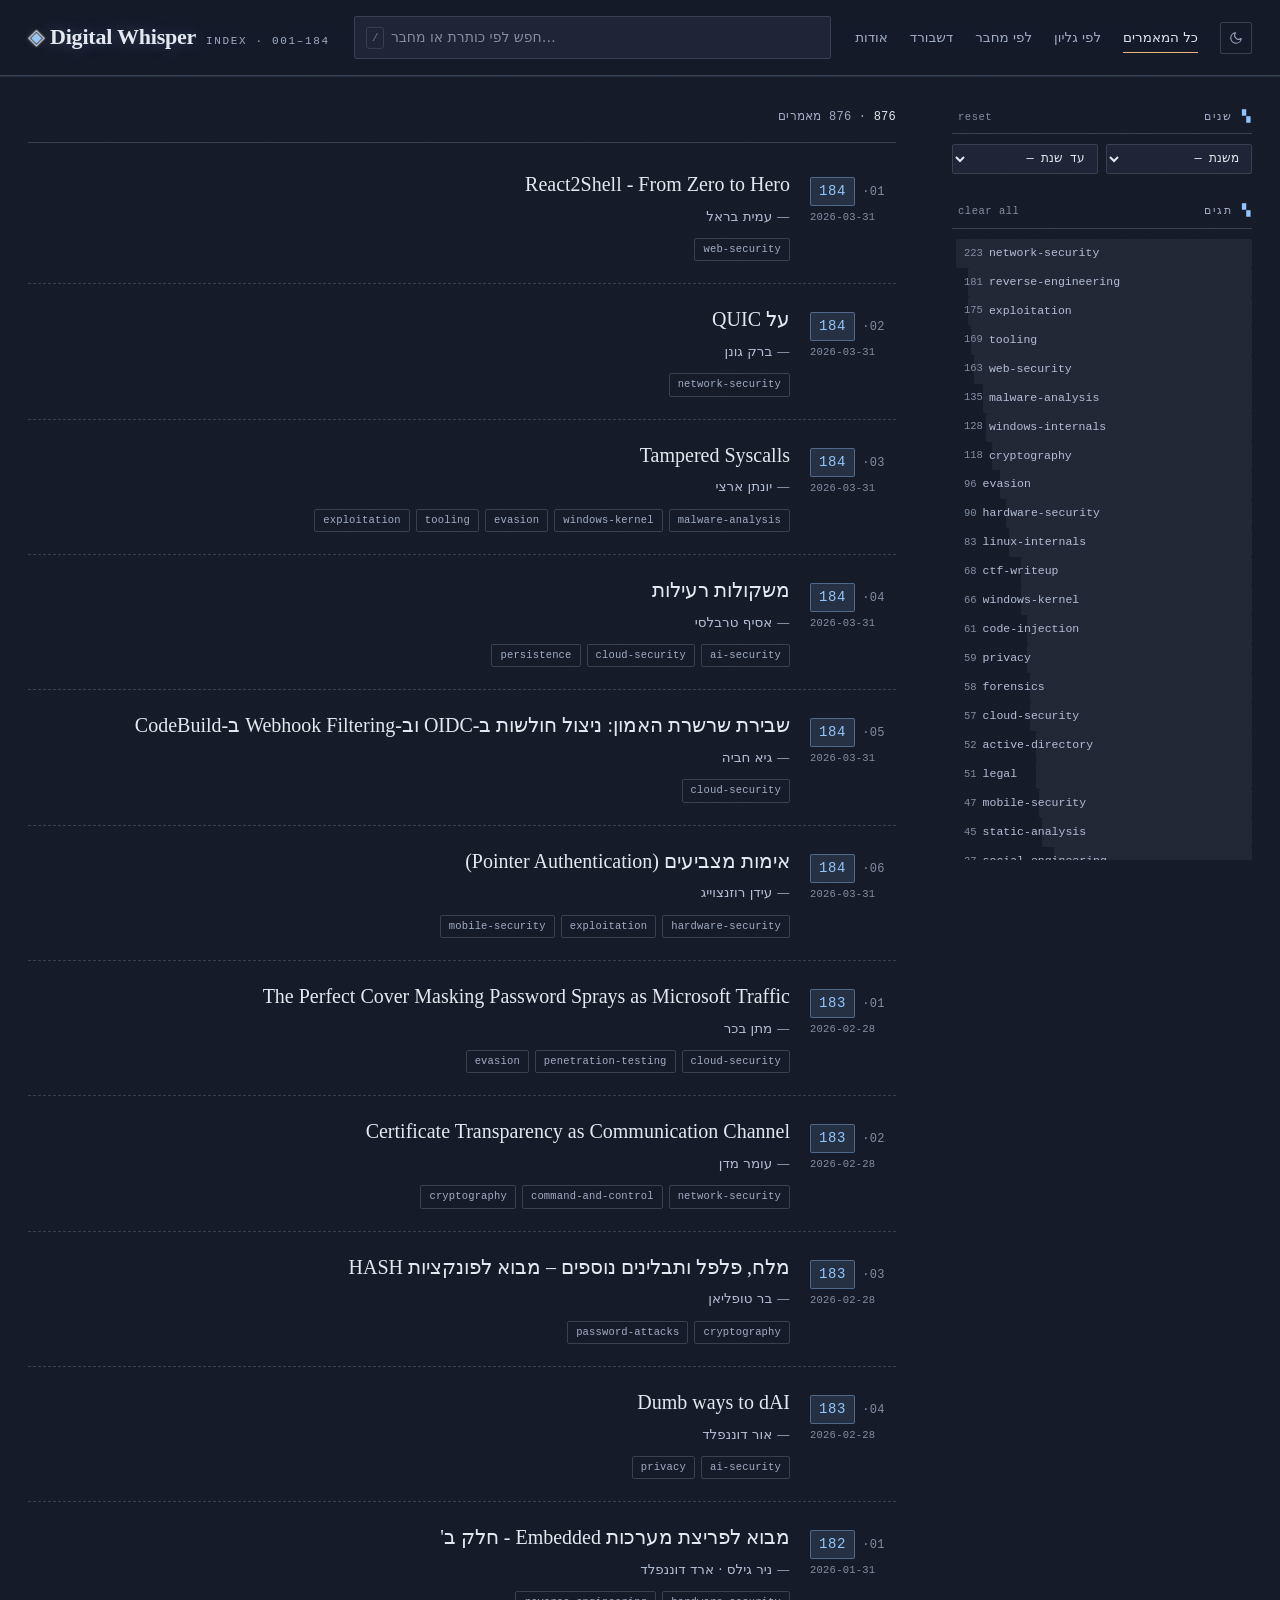
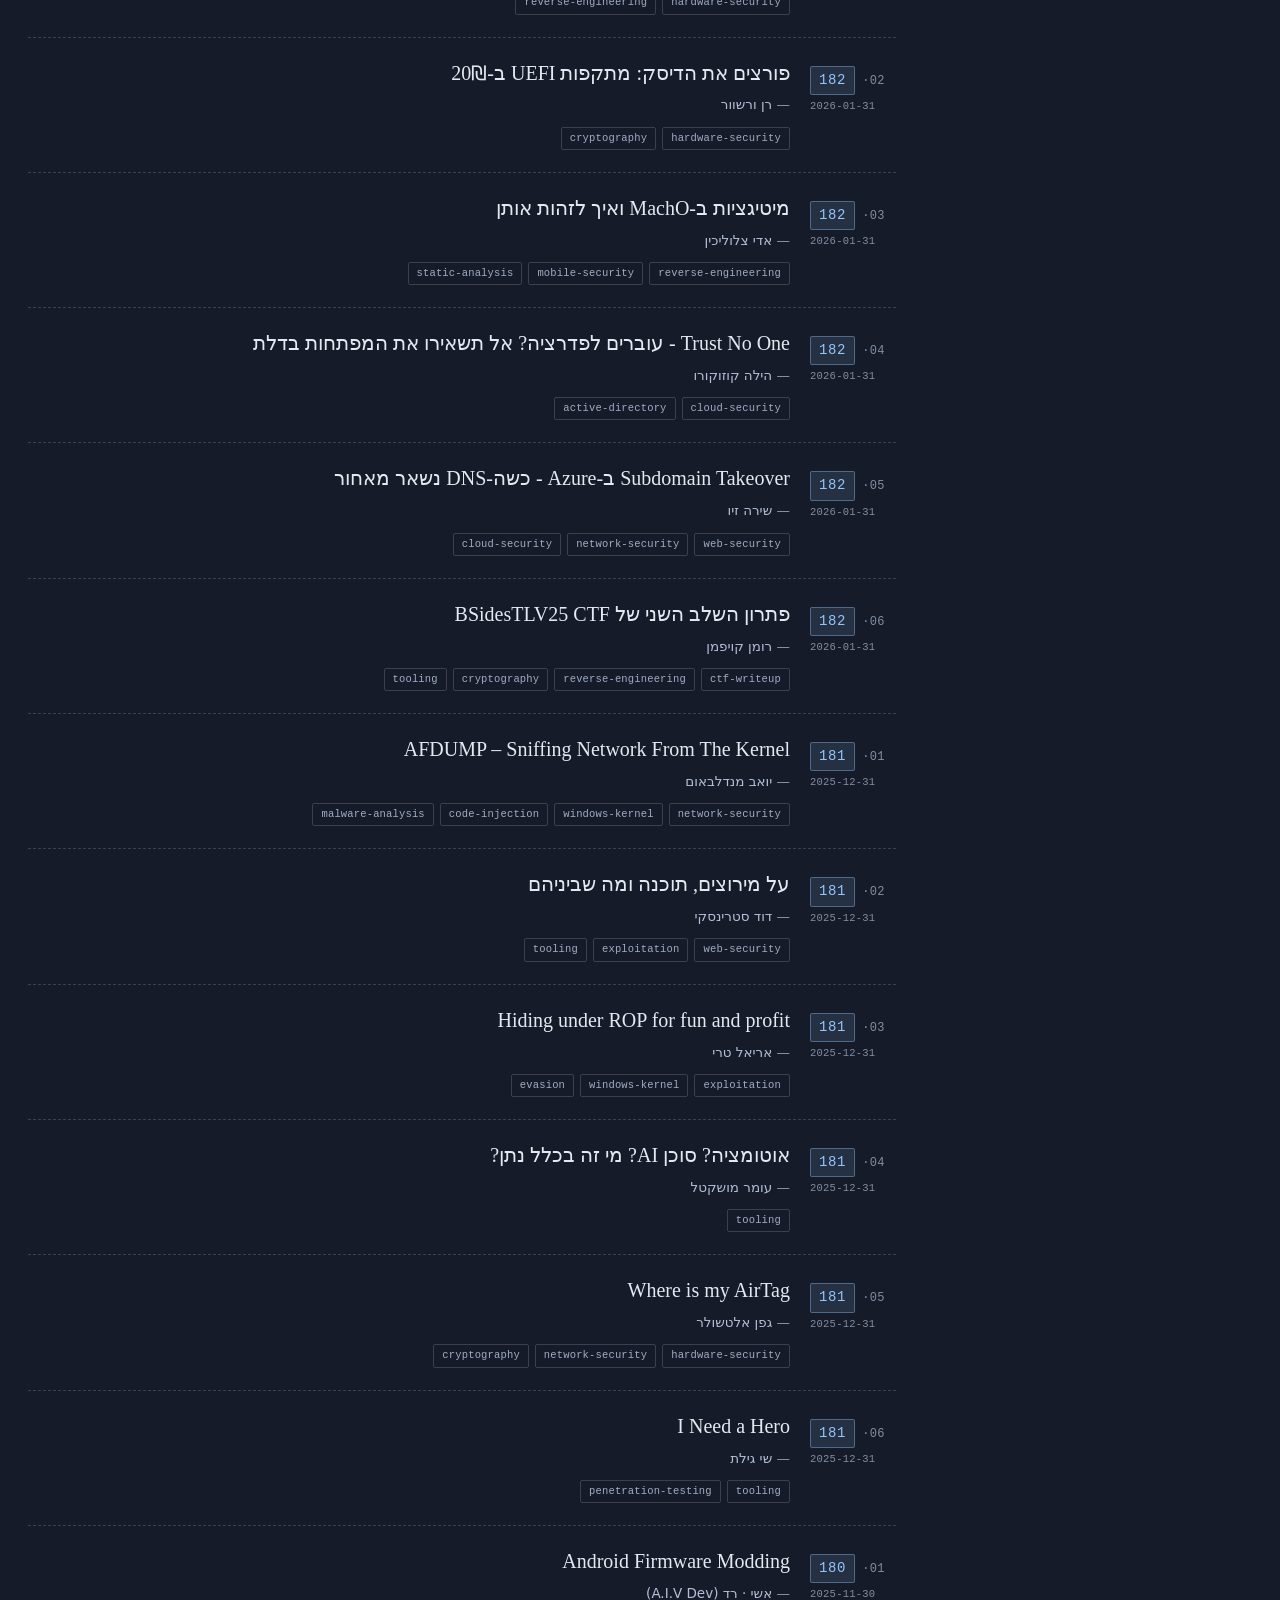
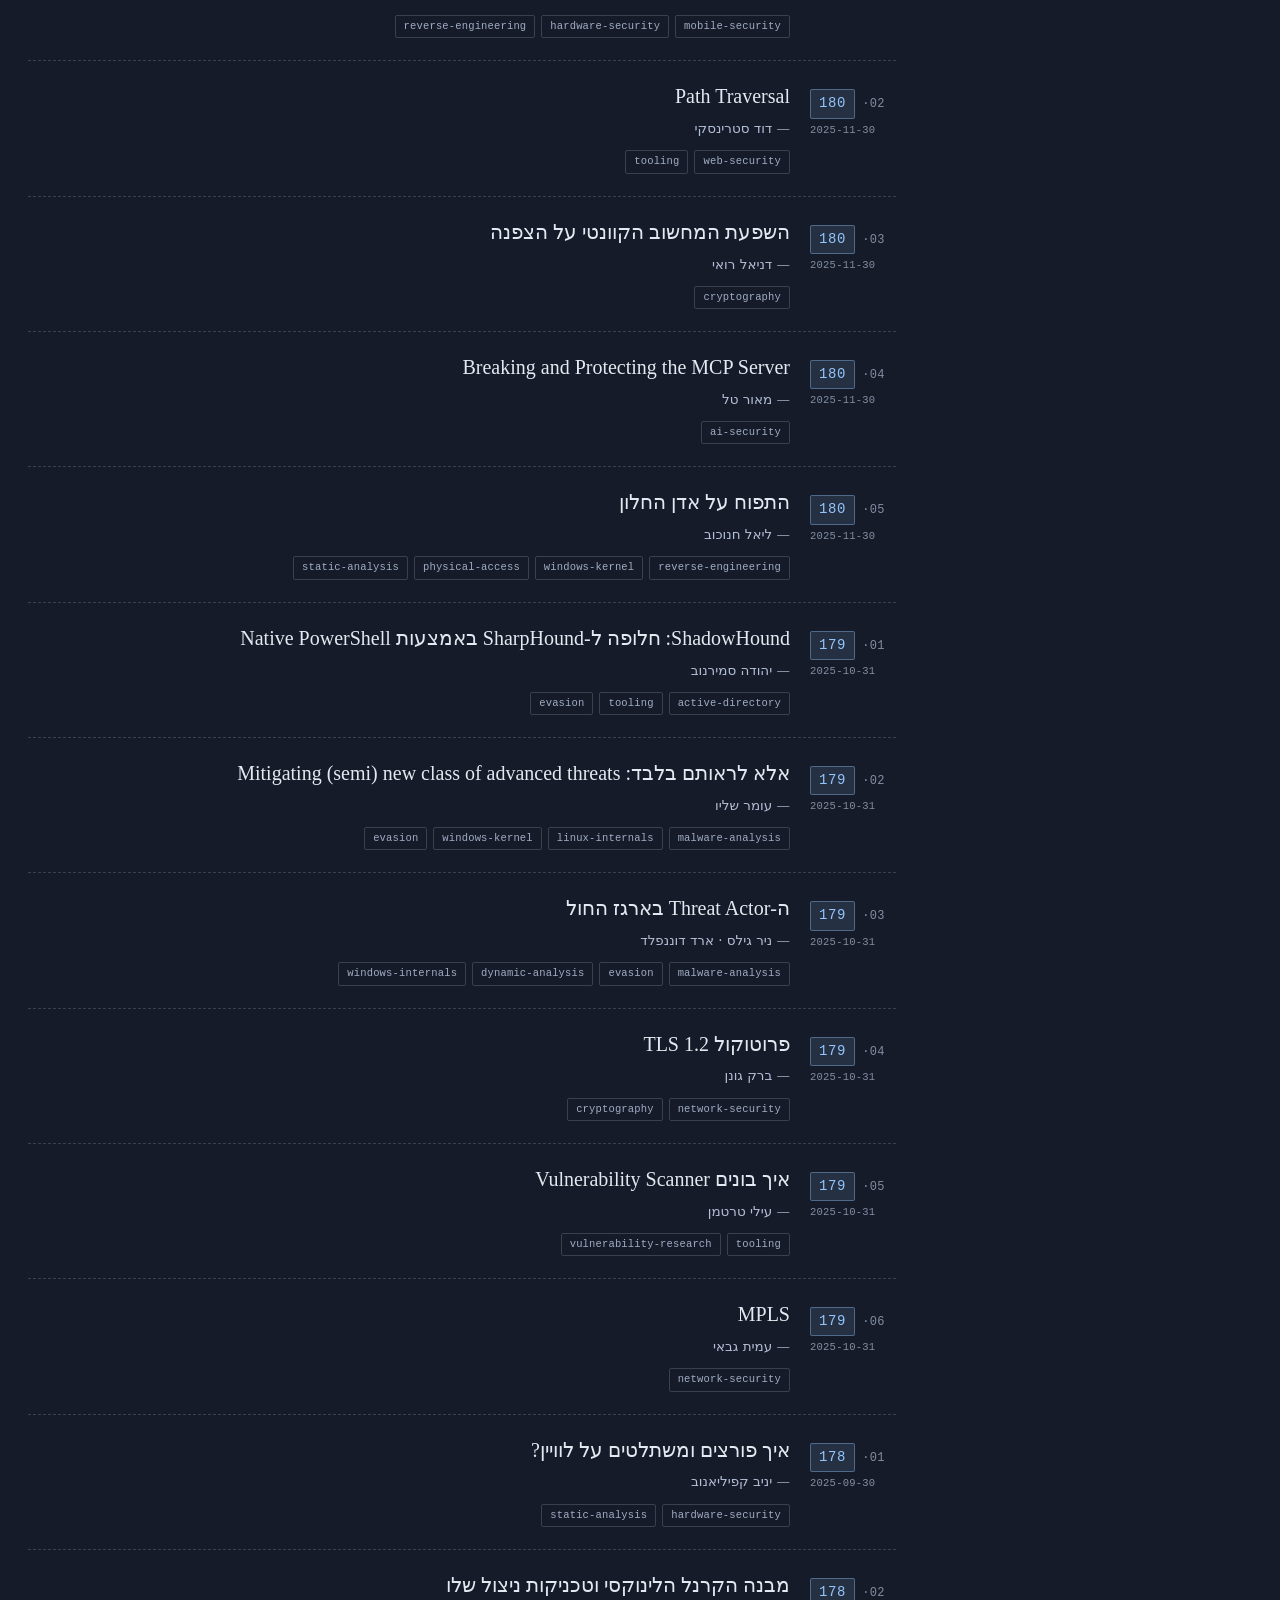
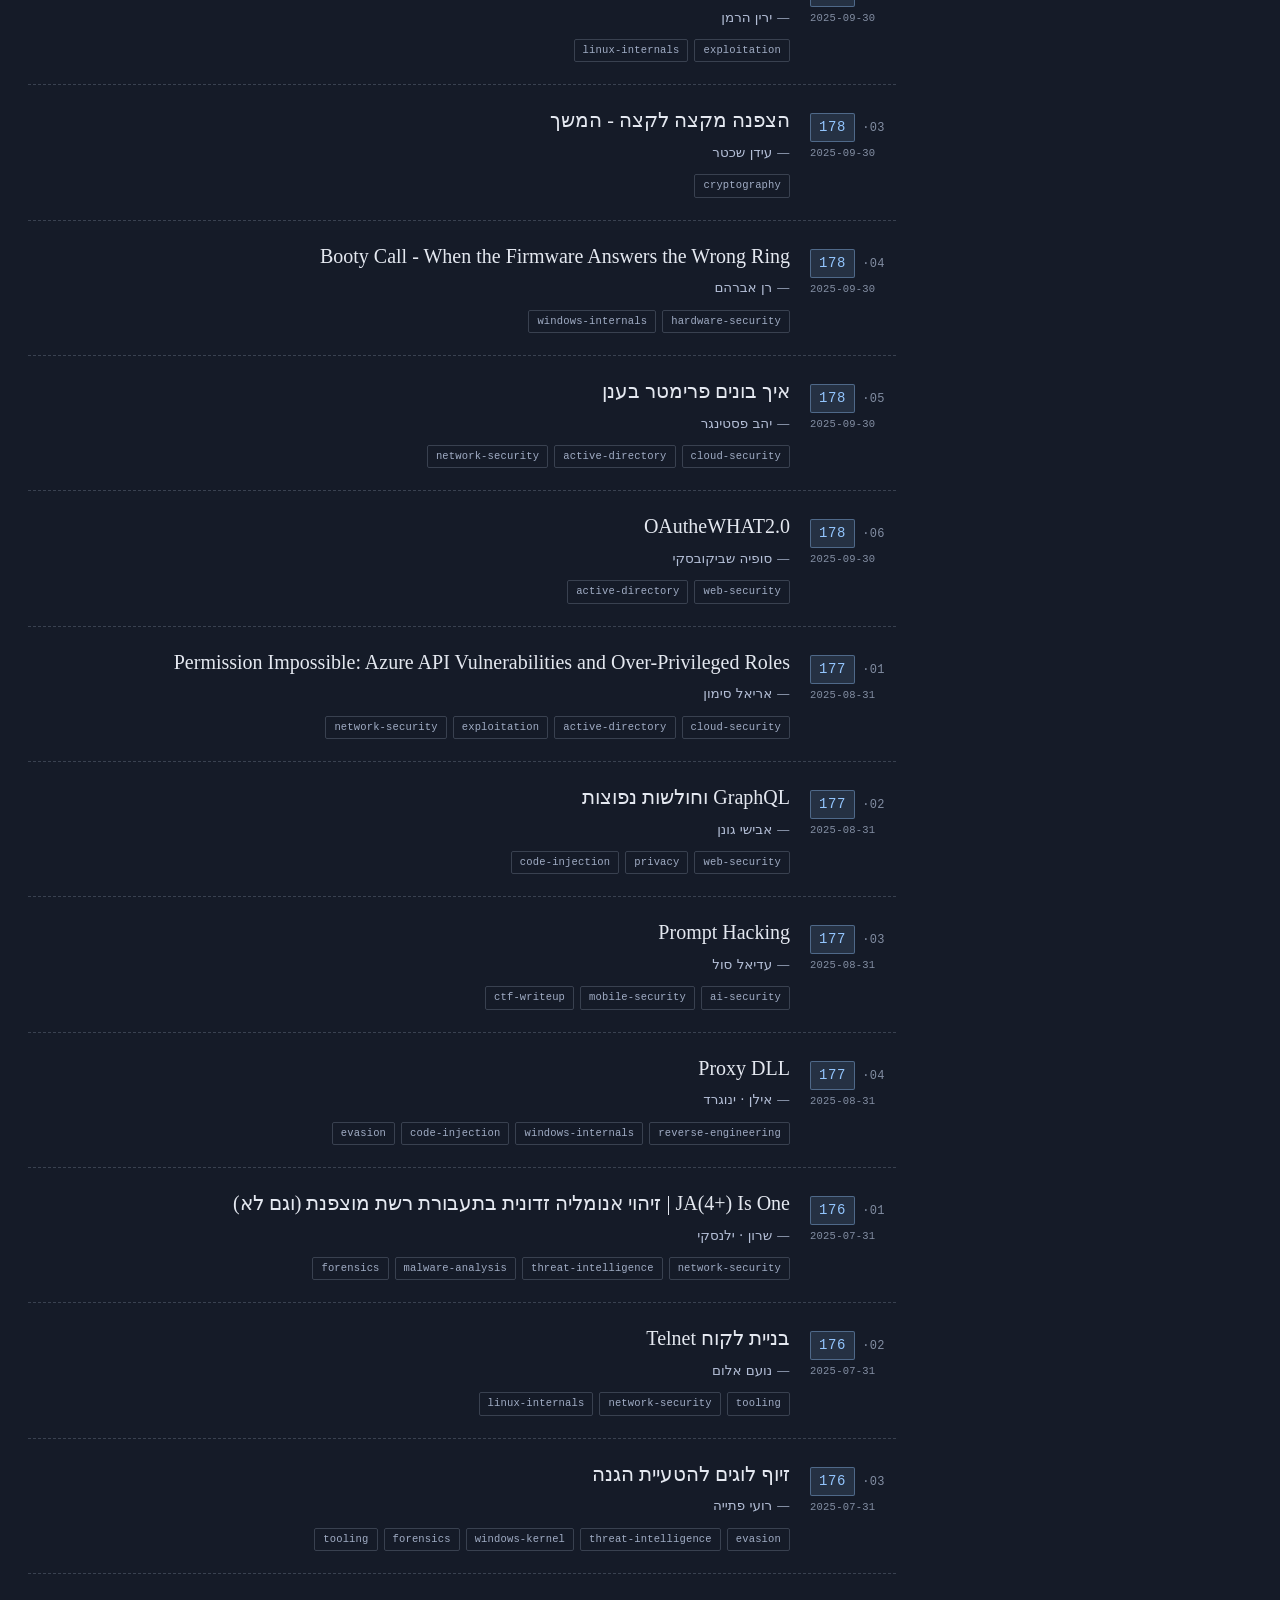
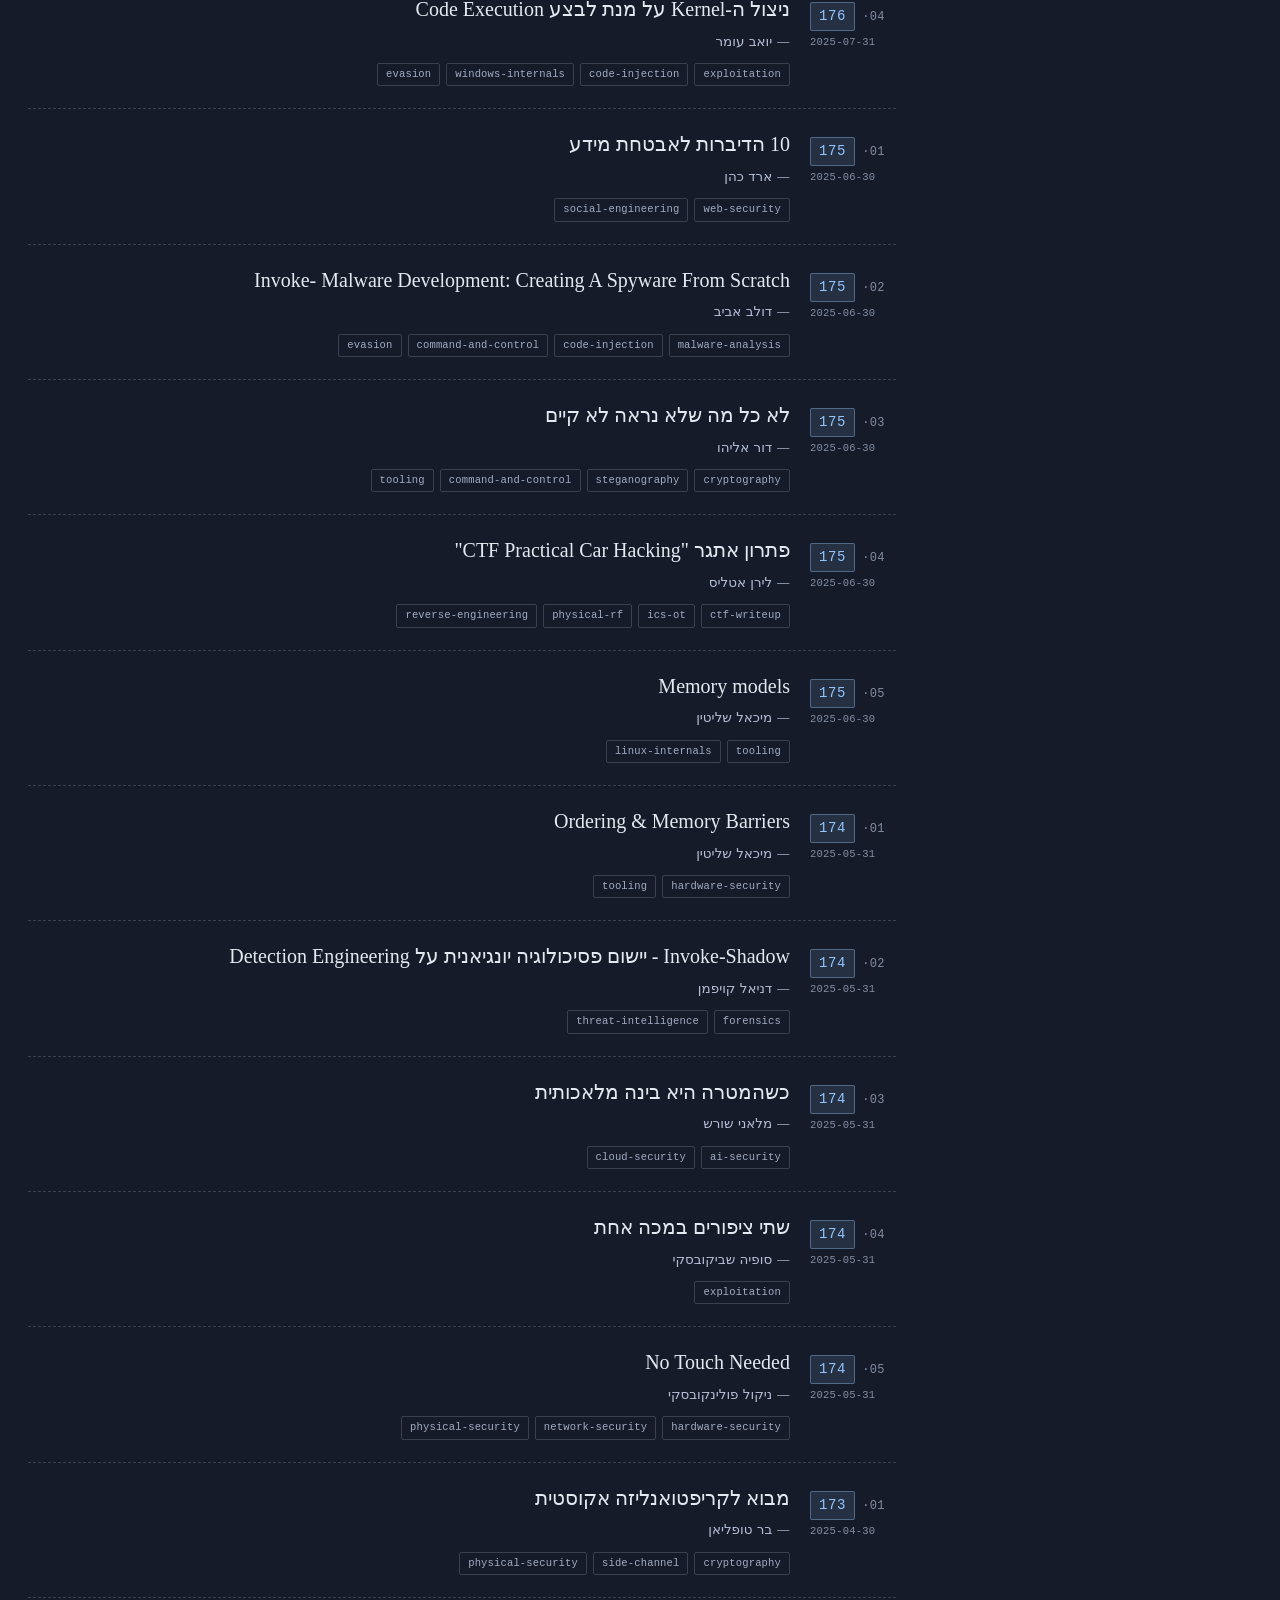
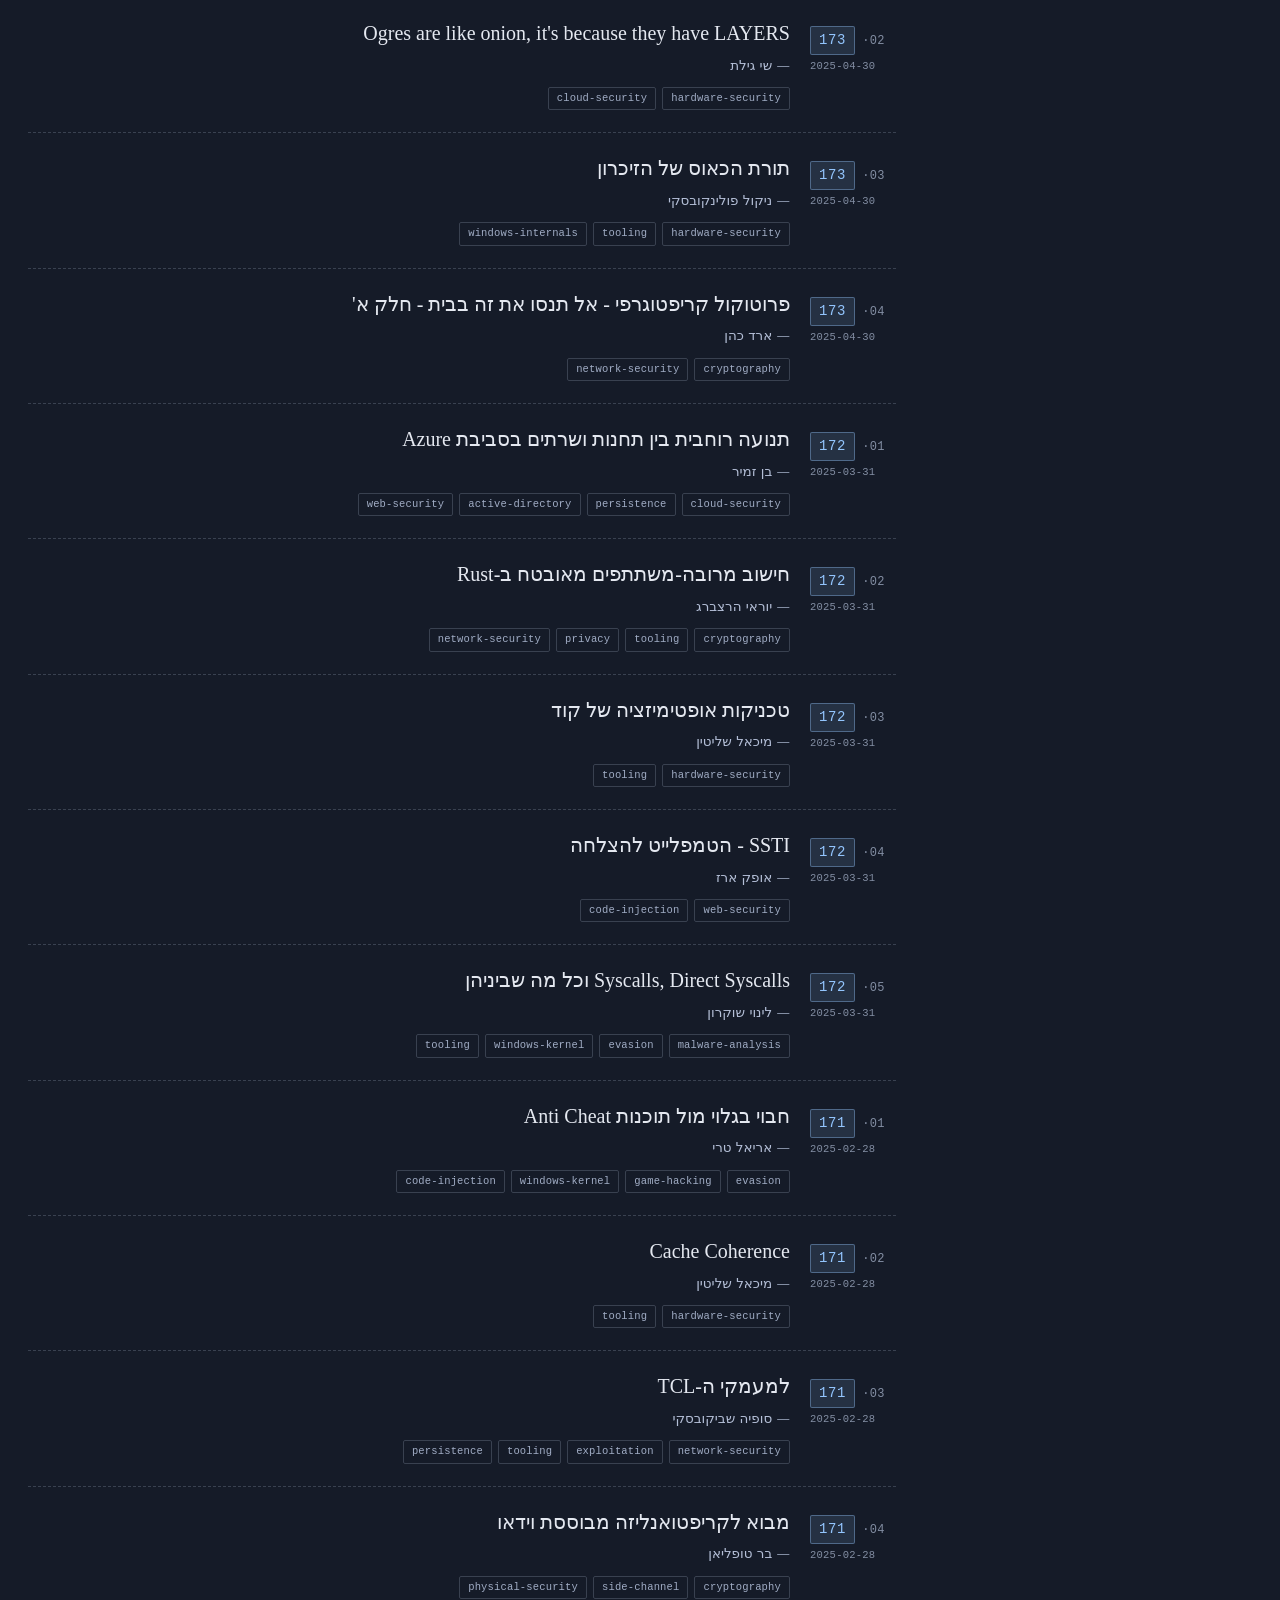
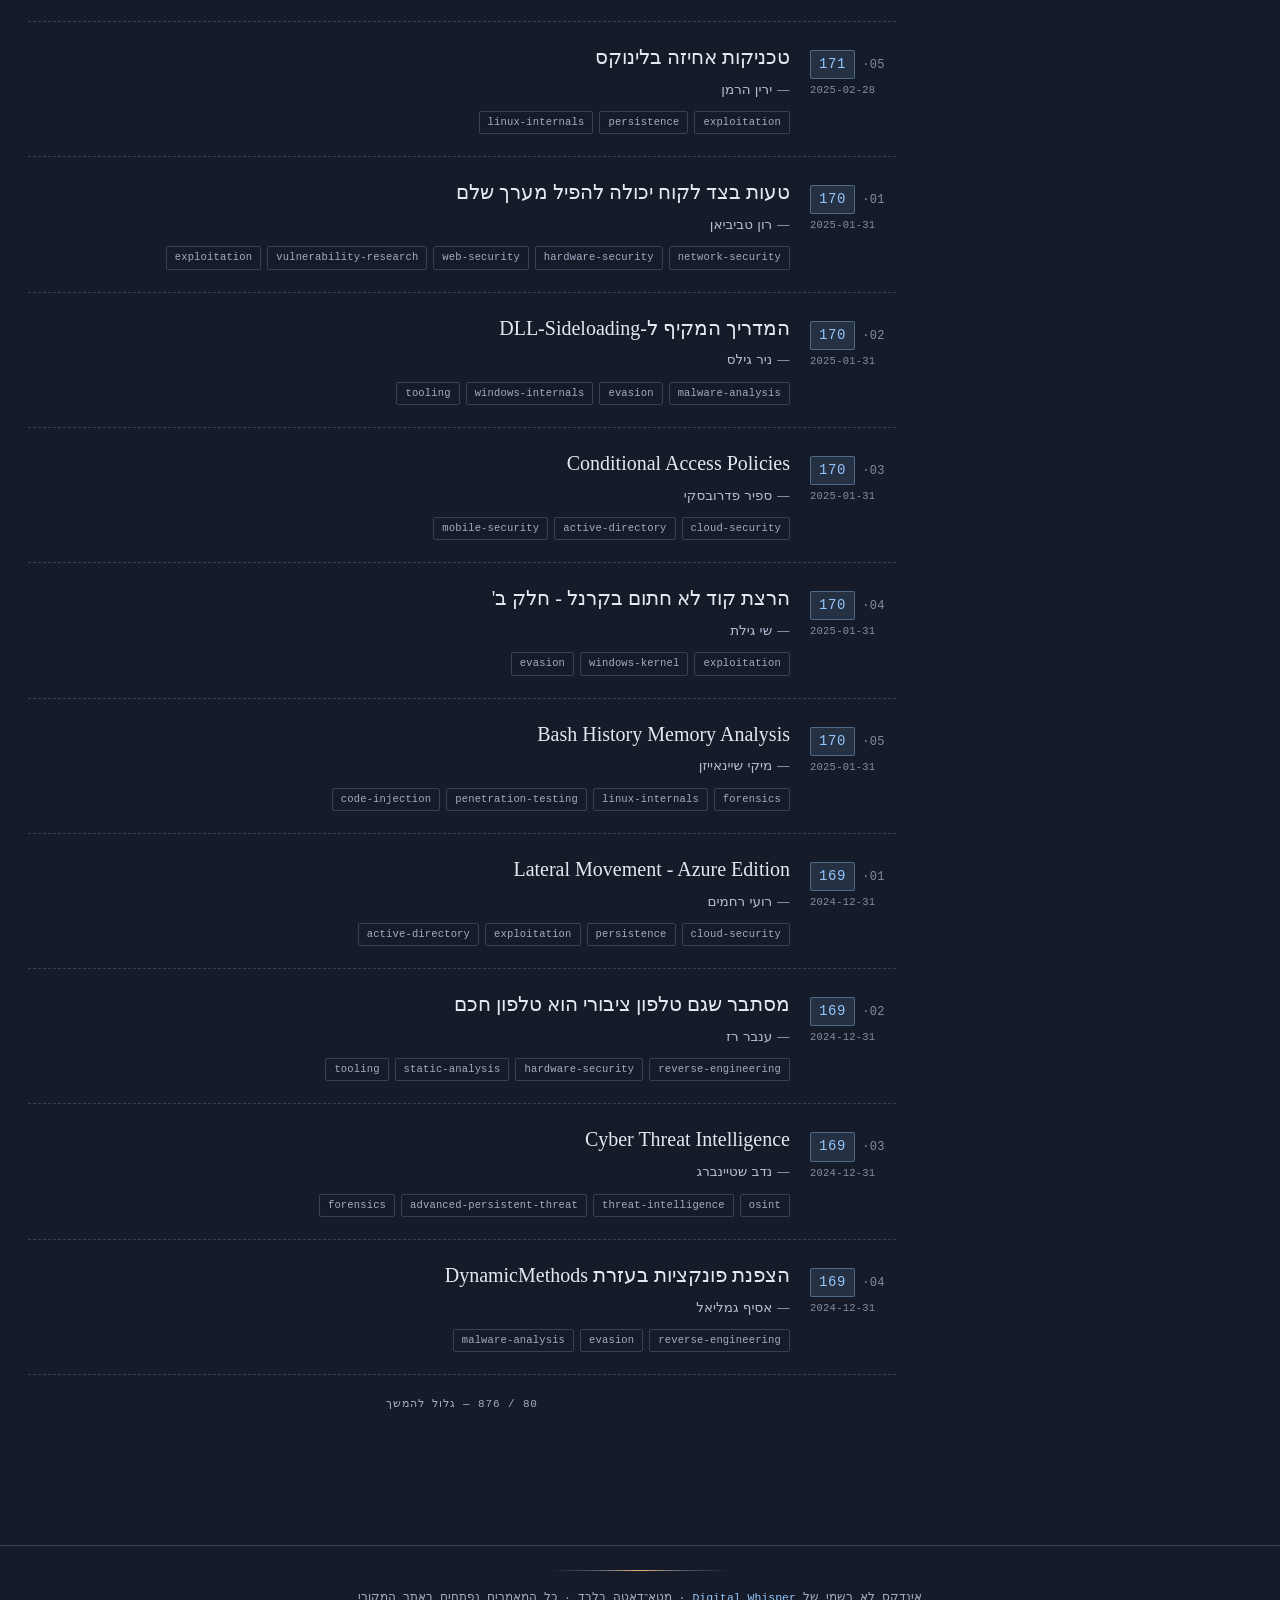
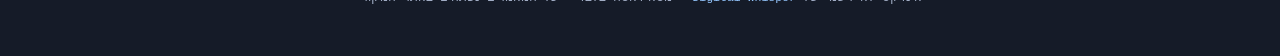
==== index.html @ e0ed0af8 "sync: web/ from digital-whisper-index 2026-04-21T17:53:24Z" ====
<!DOCTYPE html>
<html lang="he" dir="rtl" class="dark">
<head>
<meta charset="UTF-8">
<meta name="viewport" content="width=device-width, initial-scale=1">
<meta http-equiv="Content-Security-Policy" content="
  default-src 'self';
  script-src 'self';
  style-src 'self' https://fonts.googleapis.com 'unsafe-inline';
  font-src 'self' https://fonts.gstatic.com;
  img-src 'self' data:;
  connect-src 'self';
  object-src 'none';
  frame-src 'none';
  form-action 'none';
  base-uri 'self';
">
<title>Digital Whisper · Index</title>
<meta name="description" content="Unofficial searchable archive of Digital Whisper — the Hebrew information-security magazine.">
<meta name="color-scheme" content="dark light">
<script src="js/theme-pre.js?v=2"></script>
<link rel="preconnect" href="https://fonts.googleapis.com">
<link rel="preconnect" href="https://fonts.gstatic.com" crossorigin>
<link rel="stylesheet" href="https://fonts.googleapis.com/css2?family=Frank+Ruhl+Libre:wght@400;500;700&family=Rubik:wght@400;500;600&family=JetBrains+Mono:wght@400;500&display=swap">
<link rel="stylesheet" href="css/styles.css?v=2">
</head>
<body>

<header class="site-header">
  <div class="site-header-inner">
    <a href="./" class="brand">
      <span class="brand-mark">Digital Whisper</span>
      <span class="brand-sub">index · 001–184</span>
    </a>

    <label class="search-wrap" for="q">
      <kbd class="search-kbd">/</kbd>
      <input id="q" class="search-input" type="search" placeholder="חפש לפי כותרת או מחבר…" autocomplete="off">
    </label>

    <nav class="nav">
      <button id="theme-toggle" class="theme-toggle" title="החלף ערכת נושא" aria-label="Toggle theme">
        <svg class="theme-icon icon-moon" fill="none" stroke="currentColor" stroke-width="1.8" viewBox="0 0 24 24">
          <path stroke-linecap="round" stroke-linejoin="round" d="M21 12.79A9 9 0 1 1 11.21 3 7 7 0 0 0 21 12.79Z"/>
        </svg>
        <svg class="theme-icon icon-sun" fill="none" stroke="currentColor" stroke-width="1.8" viewBox="0 0 24 24">
          <circle cx="12" cy="12" r="4"/>
          <path stroke-linecap="round" d="M12 3v2M12 19v2M5 12H3M21 12h-2M5.6 5.6l1.4 1.4M17 17l1.4 1.4M5.6 18.4 7 17M17 7l1.4-1.4"/>
        </svg>
      </button>
      <a href="./" aria-current="page">כל המאמרים</a>
      <a href="by-issue.html">לפי גליון</a>
      <a href="by-author.html">לפי מחבר</a>
      <a href="dashboard.html">דשבורד</a>
      <a href="about.html">אודות</a>
    </nav>
  </div>
</header>

<main>
  <div class="index-layout">
    <aside class="sidebar">
      <button type="button" id="sidebar-toggle" class="sidebar-toggle" aria-expanded="false" aria-controls="sidebar-body">
        <span class="sidebar-toggle-label">סינון</span>
        <span class="sidebar-toggle-count" id="sidebar-toggle-count" aria-hidden="true"></span>
        <span class="sidebar-toggle-chevron" aria-hidden="true">▾</span>
      </button>
      <div id="sidebar-body" class="sidebar-body">
        <div class="side-section">
          <div class="side-header">
            <span class="side-title">שנים</span>
            <button id="years-clear" class="side-clear">reset</button>
          </div>
          <div class="year-row">
            <select id="year-from" class="year-select" aria-label="from year"></select>
            <select id="year-to" class="year-select" aria-label="to year"></select>
          </div>
        </div>

        <div class="side-section side-section-tags">
          <div class="side-header">
            <span class="side-title">תגים</span>
            <button id="tags-clear" class="side-clear">clear all</button>
          </div>
          <div id="tag-list" class="tag-list"></div>
        </div>
      </div>
    </aside>

    <section>
      <div class="status-bar">
        <div class="status-count" id="status-count">טוען…</div>
        <div class="status-active" id="status-active"></div>
      </div>

      <div id="articles" class="articles"></div>

      <div id="empty" class="empty" hidden>
        <div class="empty-glyph">∅</div>
        <div>אין מאמרים שעונים לסינון.</div>
        <button id="reset-all" class="empty-reset">איפוס כל הסינונים</button>
      </div>
    </section>
  </div>
</main>

<footer class="site-footer">
  <div class="rule">· · · · · · · · · · · · ·</div>
  <p>
    אינדקס לא רשמי של
    <a href="https://www.digitalwhisper.co.il/" target="_blank" rel="noopener">Digital Whisper</a>
    · מטא־דאטה בלבד · כל המאמרים נפתחים באתר המקורי
  </p>
</footer>

<script src="js/header.js?v=2" defer></script>
<script src="js/app.js?v=2" defer></script>
</body>
</html>
---- css/styles.css ----
/* ============================================================
   Digital Whisper Index — visual system
   Aesthetic: modern steel-blue terminal. Nods to digitalwhisper.co.il's
   desaturated blue-slate palette (#47526a nav, #929db5 titles, #b4bfd7
   highlights) but sharpened for a modern, dense layout.
   ============================================================ */

:root {
  /* palette — dark (DW steel-blue, modernised) */
  --bg:        #151b28;          /* deep blue-grey navy */
  --bg-elev:   #1e2536;
  --surface:   #2d333f;          /* DW surface */
  --hairline:  #394150;          /* DW hairline */
  --border:    #47526a;          /* DW navigation blue-slate */
  --text:      #e4e8f0;
  --text-dim:  #b4bfd7;          /* DW light slate */
  --muted:     #a1adc5;          /* DW mid slate */
  --faint:     #838ea3;          /* DW faint slate */
  --accent:    #93c5fd;          /* modern steel-blue — stays in DW family */
  --accent-soft: rgba(147, 197, 253, 0.13);
  --accent-line: rgba(147, 197, 253, 0.38);
  --accent-glow: rgba(147, 197, 253, 0.32);
  --accent-warm: #eab676;                    /* muted wheat — warm counterpoint to steel blue */
  --accent-warm-soft: rgba(234, 182, 118, 0.15);
  --accent-warm-line: rgba(234, 182, 118, 0.42);
  --danger:    #fb7185;

  /* typography */
  --font-title:  'Frank Ruhl Libre', 'Noto Serif Hebrew', Georgia, serif;
  --font-ui:     'Rubik', 'Heebo', system-ui, sans-serif;
  --font-mono:   'JetBrains Mono', ui-monospace, SFMono-Regular, Menlo, monospace;

  /* layout */
  --content-w: 1400px;
  --grain-opacity: 0.025;
}

html:not(.dark) {
  --bg:        #f4f6fb;           /* cool paper */
  --bg-elev:   #ffffff;
  --surface:   #ffffff;
  --hairline:  #dde3ee;
  --border:    #b8c2d5;
  --text:      #1c2434;
  --text-dim:  #394150;           /* DW dark slate */
  --muted:     #556076;            /* DW muted */
  --faint:     #929db5;            /* DW title colour */
  --accent:    #1e40af;            /* blue-800, crisp on paper */
  --accent-soft: rgba(30, 64, 175, 0.09);
  --accent-line: rgba(30, 64, 175, 0.32);
  --accent-glow: rgba(30, 64, 175, 0.0);
  --accent-warm: #b37a1f;                    /* toasted amber — warm counterpoint on paper */
  --accent-warm-soft: rgba(179, 122, 31, 0.12);
  --accent-warm-line: rgba(179, 122, 31, 0.38);
  color-scheme: light;
}

/* ------------------------------------------------------------ */
/* reset-ish                                                     */
/* ------------------------------------------------------------ */
html {
  font-size: 15px;
  line-height: 1.65;
  -webkit-font-smoothing: antialiased;
  -moz-osx-font-smoothing: grayscale;
  text-rendering: optimizeLegibility;
  -webkit-text-size-adjust: 100%;                 /* iOS: stop auto-resize in landscape */
}
body {
  font-family: var(--font-ui);
  background: var(--bg);
  color: var(--text);
  margin: 0;
  position: relative;
  min-height: 100vh;
  min-height: 100dvh;                             /* dynamic vh — iOS Safari URL bar aware */
  overflow-x: hidden;                             /* safety net against phantom horizontal scroll */
  -webkit-tap-highlight-color: transparent;
}
button, summary, a.author-row, a.dash-card { touch-action: manipulation; }  /* no 300ms tap delay, no double-tap zoom */

/* Film-grain background — subtle atmosphere */
body::before {
  content: "";
  position: fixed; inset: 0;
  pointer-events: none;
  z-index: 0;
  opacity: var(--grain-opacity);
  background-image: url("data:image/svg+xml,%3Csvg xmlns='http://www.w3.org/2000/svg' width='160' height='160' viewBox='0 0 160 160'%3E%3Cfilter id='n'%3E%3CfeTurbulence type='fractalNoise' baseFrequency='0.9' numOctaves='2' stitchTiles='stitch'/%3E%3C/filter%3E%3Crect width='100%25' height='100%25' filter='url(%23n)'/%3E%3C/svg%3E");
  mix-blend-mode: overlay;
}

/* Main content above grain */
body > * { position: relative; z-index: 1; }

* { box-sizing: border-box; }

a { color: inherit; text-decoration: none; }
button { font: inherit; color: inherit; background: none; border: 0; cursor: pointer; }
kbd {
  font-family: var(--font-mono);
  font-size: 11px;
  padding: 1px 5px;
  border: 1px solid var(--border);
  border-radius: 3px;
  color: var(--muted);
}

/* ------------------------------------------------------------ */
/* Header                                                        */
/* ------------------------------------------------------------ */
.site-header {
  position: sticky;
  top: 0; z-index: 30;
  background: rgb(21, 27, 40);                    /* solid fallback — iOS versions without backdrop-filter still get a readable header */
  border-bottom: 1px solid var(--hairline);
  box-shadow: 0 1px 0 0 var(--accent-soft);
  max-width: 100%;
}
@supports ((backdrop-filter: blur(1px)) or (-webkit-backdrop-filter: blur(1px))) {
  .site-header {
    background: rgba(21, 27, 40, 0.88);
    backdrop-filter: saturate(150%) blur(12px);
    -webkit-backdrop-filter: saturate(150%) blur(12px);
  }
}
html:not(.dark) .site-header { background: rgb(244, 246, 251); }
@supports ((backdrop-filter: blur(1px)) or (-webkit-backdrop-filter: blur(1px))) {
  html:not(.dark) .site-header { background: rgba(244, 246, 251, 0.92); }
}

.site-header-inner {
  max-width: var(--content-w);
  margin: 0 auto;
  padding: 16px 28px;
  display: grid;
  grid-template-columns: auto 1fr auto;
  align-items: center;
  gap: 24px;
  /* English brand on the left, Hebrew nav on the right */
  direction: ltr;
  /* Pin the row height so pages with and without the search bar don't
     shift vertically when you navigate between them. */
  min-height: 68px;
}

.brand {
  display: flex;
  align-items: baseline;
  gap: 10px;
  font-family: var(--font-title);
  direction: ltr;
  unicode-bidi: isolate;
}
.brand-mark {
  font-size: 22px;
  font-weight: 700;
  color: var(--text);
  letter-spacing: -0.01em;
  font-feature-settings: "ss01";
}
html.dark .brand-mark { text-shadow: 0 0 18px var(--accent-glow); }
.brand-mark::before {
  content: "◈ ";
  color: var(--accent);
  font-weight: 400;
  text-shadow: 0 0 10px var(--accent-warm-soft), 0 0 2px var(--accent-warm);
}
.brand-sub {
  font-family: var(--font-mono);
  font-size: 11px;
  text-transform: uppercase;
  letter-spacing: 0.15em;
  color: var(--muted);
}

.search-wrap {
  position: relative;
  max-width: 560px;
  justify-self: center;
  width: 100%;
}
.search-input {
  width: 100%;
  background: var(--bg-elev);
  border: 1px solid var(--hairline);
  border-radius: 2px;
  padding-block: 9px;
  padding-inline-start: 36px;       /* room for kbd marker on logical start side */
  padding-inline-end: 12px;
  font: inherit;
  font-size: 14px;
  color: var(--text);
  transition: border-color 120ms, box-shadow 120ms, background 120ms;
}
.search-input::placeholder { color: var(--faint); }
.search-input:focus {
  outline: none;
  border-color: var(--accent-line);
  box-shadow: 0 0 0 3px var(--accent-soft);
  background: var(--bg);
}
.search-kbd {
  position: absolute;
  inset-block-start: 50%;
  inset-inline-start: 12px;
  transform: translateY(-50%);
  pointer-events: none;
  opacity: 0.6;
}

.nav {
  display: flex;
  align-items: center;
  gap: 22px;
  font-family: var(--font-ui);
  font-size: 13.5px;
  /* header is LTR, but Hebrew nav items should still read right-to-left */
  direction: rtl;
}
.nav a {
  color: var(--muted);
  padding: 4px 0;
  border-bottom: 1px solid transparent;
  transition: color 120ms, border-color 120ms;
}
.nav a:hover { color: var(--text); }
.nav a[aria-current="page"] {
  color: var(--text);
  border-bottom-color: var(--accent-warm);
}

.theme-toggle {
  width: 32px; height: 32px;
  border: 1px solid var(--hairline);
  border-radius: 2px;
  display: inline-flex;
  align-items: center;
  justify-content: center;
  color: var(--muted);
  transition: color 120ms, border-color 120ms;
}
.theme-toggle:hover { color: var(--text); border-color: var(--border); }
.theme-icon { width: 14px; height: 14px; }
html.dark .icon-sun { display: none; }
html:not(.dark) .icon-moon { display: none; }

/* ------------------------------------------------------------ */
/* Main layout                                                   */
/* ------------------------------------------------------------ */
main {
  max-width: var(--content-w);
  margin: 0 auto;
  padding: 32px 28px 64px;
}
.index-layout {
  display: grid;
  grid-template-columns: 300px 1fr;
  gap: 56px;
}
@media (max-width: 900px) {
  .index-layout { grid-template-columns: 1fr; gap: 32px; }
}

/* ------------------------------------------------------------ */
/* Sidebar                                                       */
/* ------------------------------------------------------------ */
aside.sidebar { position: sticky; top: 96px; align-self: start; max-height: calc(100vh - 120px); max-height: calc(100dvh - 120px); overflow: hidden; display: flex; flex-direction: column; }
/* Toggle is hidden on desktop; these properties also ensure consistent
   rendering on iOS Safari, which otherwise applies its own "button" look. */
.sidebar-toggle {
  display: none;
  -webkit-appearance: none;
  appearance: none;
  touch-action: manipulation;
  -webkit-tap-highlight-color: transparent;
}
/* Route iOS taps straight to the button, not to its child spans. */
.sidebar-toggle > * { pointer-events: none; }
.sidebar-body {
  display: flex;
  flex-direction: column;
  flex: 1;
  min-height: 0;
}
.side-section-tags {
  flex: 1;
  display: flex;
  flex-direction: column;
  min-height: 0;
}
.side-section { margin-bottom: 28px; }
.side-header {
  display: flex;
  align-items: center;
  justify-content: space-between;
  margin-bottom: 10px;
  padding-bottom: 6px;
  border-bottom: 1px solid var(--hairline);
}
.side-title {
  font-family: var(--font-mono);
  font-size: 10.5px;
  letter-spacing: 0.2em;
  text-transform: uppercase;
  color: var(--muted);
}
.side-title::before { content: "▚ "; color: var(--accent); }
.side-clear {
  font-family: var(--font-mono);
  font-size: 10.5px;
  color: var(--faint);
  letter-spacing: 0.05em;
  transition: color 120ms;
}
.side-clear:hover { color: var(--accent); }

.year-row { display: flex; gap: 8px; }
.year-select {
  flex: 1;
  background: var(--bg-elev);
  border: 1px solid var(--hairline);
  border-radius: 2px;
  padding: 6px 8px;
  font-family: var(--font-mono);
  font-size: 12px;
  color: var(--text);
  transition: border-color 120ms;
}
.year-select:focus { outline: none; border-color: var(--accent-line); }

/* Tag list — each row has a fill bar indicating count */
.tag-list {
  overflow-y: auto;
  padding-inline-end: 4px;
  flex: 1;
  min-height: 0;
}
.tag-row {
  display: grid;
  grid-template-columns: 1fr auto;
  align-items: center;
  gap: 6px;
  padding: 5px 8px;
  border-radius: 2px;
  cursor: pointer;
  position: relative;
  user-select: none;
  transition: background 120ms;
}
.tag-row::before {
  /* count bar: starts at inline-start */
  content: "";
  position: absolute;
  inset-block: 0;
  inset-inline-start: 0;
  width: var(--bar-width, 0%);
  background: var(--bar-color, var(--hairline));
  opacity: 0.35;
  transition: width 200ms, opacity 120ms;
  pointer-events: none;
  border-radius: 2px;
}
.tag-row:hover::before { opacity: 0.6; }
.tag-row.selected::before {
  background: var(--accent-warm);
  opacity: 0.28;
}
.tag-row > * { position: relative; z-index: 1; }
.tag-name {
  font-family: var(--font-mono);
  font-size: 11.5px;
  color: var(--text-dim);
  overflow: hidden;
  text-overflow: ellipsis;
  white-space: nowrap;
  direction: ltr;
  unicode-bidi: isolate;
}
.tag-row:hover .tag-name { color: var(--text); }
.tag-row.selected .tag-name { color: var(--accent-warm); font-weight: 500; }
.tag-count {
  font-family: var(--font-mono);
  font-size: 10.5px;
  color: var(--faint);
  font-variant-numeric: tabular-nums;
}
.tag-row.selected .tag-count { color: var(--accent-warm); }

/* sidebar scrollbar */
.tag-list::-webkit-scrollbar { width: 6px; }
.tag-list::-webkit-scrollbar-track { background: transparent; }
.tag-list::-webkit-scrollbar-thumb { background: var(--hairline); border-radius: 3px; }
.tag-list::-webkit-scrollbar-thumb:hover { background: var(--border); }

/* ------------------------------------------------------------ */
/* Status bar above article list                                 */
/* ------------------------------------------------------------ */
.status-bar {
  display: flex;
  align-items: center;
  justify-content: space-between;
  gap: 16px;
  padding-bottom: 14px;
  margin-bottom: 6px;
  border-bottom: 1px solid var(--hairline);
  flex-wrap: wrap;
  row-gap: 8px;
}
.status-count {
  font-family: var(--font-mono);
  font-size: 12px;
  color: var(--muted);
  letter-spacing: 0.02em;
}
.status-count .total { color: var(--text); }
.status-active {
  display: flex;
  gap: 6px;
  flex-wrap: wrap;
  justify-content: flex-end;
}
.active-chip {
  display: inline-flex;
  align-items: center;
  gap: 6px;
  padding-block: 3px;
  padding-inline-start: 10px;
  padding-inline-end: 6px;
  background: var(--accent-warm-soft);
  border: 1px solid var(--accent-warm-line);
  border-radius: 2px;
  font-family: var(--font-mono);
  font-size: 11px;
  color: var(--accent-warm);
}
.active-chip .remove {
  cursor: pointer;
  opacity: 0.6;
  font-size: 14px;
  line-height: 1;
  transition: opacity 120ms, color 120ms;
}
.active-chip .remove:hover { opacity: 1; color: var(--danger); }

/* ------------------------------------------------------------ */
/* Article list                                                  */
/* ------------------------------------------------------------ */
.articles > article {
  display: grid;
  grid-template-columns: 86px 1fr;
  column-gap: 20px;
  padding: 22px 0;
  border-bottom: 1px dashed var(--hairline);
}
@media (max-width: 600px) {
  .articles > article { grid-template-columns: 1fr; row-gap: 6px; }
  .article-anchor { padding-top: 0; }
}
.article-anchor {
  font-family: var(--font-mono);
  color: var(--faint);
  font-size: 12px;
  letter-spacing: 0.02em;
  padding-top: 6px;
  white-space: nowrap;
  text-align: start;
  direction: ltr;                   /* hex/ord/date are technical identifiers */
  unicode-bidi: isolate;
}
.article-anchor .issue-no {
  color: var(--accent);
  font-weight: 500;
  display: inline-block;
  letter-spacing: 0.04em;
  font-variant-numeric: tabular-nums;
}
.article-anchor .ord {
  color: var(--faint);
  font-variant-numeric: tabular-nums;
}
.article-anchor .date {
  display: block;
  font-size: 10.5px;
  color: var(--faint);
  margin-top: 3px;
}
.article-body { min-width: 0; }
.article-title {
  font-family: var(--font-title);
  font-size: 20px;
  line-height: 1.35;
  font-weight: 500;
  color: var(--text);
  display: inline;
  background-image: linear-gradient(var(--accent-warm), var(--accent-warm));
  background-position: 0 100%;
  background-repeat: no-repeat;
  background-size: 0 1px;
  transition: background-size 220ms ease, color 120ms;
  padding-bottom: 2px;
}
.article-title:hover {
  background-size: 100% 1px;
  color: var(--accent);
}
.article-authors {
  margin-top: 6px;
  font-size: 13.5px;
  color: var(--text-dim);
}
.article-authors::before {
  content: "— ";
  color: var(--faint);
}
.author-link {
  font: inherit;
  color: inherit;
  background: none;
  border: 0;
  padding: 0;
  cursor: pointer;
  border-bottom: 1px dotted transparent;
  transition: color 120ms, border-bottom-color 120ms;
}
.author-link:hover {
  color: var(--accent-warm);
  border-bottom-color: var(--accent-warm-line);
}
.author-link.active {
  color: var(--accent-warm);
  border-bottom-color: var(--accent-warm);
}
.article-tags {
  margin-top: 10px;
  display: flex;
  gap: 6px;
  flex-wrap: wrap;
}
.pill {
  font-family: var(--font-mono);
  font-size: 10.5px;
  padding: 2px 8px;
  border: 1px solid var(--hairline);
  border-radius: 2px;
  background: transparent;
  color: var(--muted);
  cursor: pointer;
  letter-spacing: 0.015em;
  transition: all 120ms;
  direction: ltr;
  unicode-bidi: isolate;
}
.pill:hover {
  color: var(--accent);
  border-color: var(--accent-line);
  background: var(--accent-soft);
}
.pill.active {
  background: var(--accent-warm-soft);
  border-color: var(--accent-warm-line);
  color: var(--accent-warm);
}

/* Empty state */
.empty {
  text-align: center;
  padding: 80px 0;
  color: var(--muted);
  font-family: var(--font-mono);
}
.empty-glyph {
  font-family: var(--font-mono);
  font-size: 36px;
  color: var(--accent-warm);
  margin-bottom: 14px;
  letter-spacing: 0.2em;
}
.empty-reset {
  margin-top: 18px;
  color: var(--accent);
  font-size: 12px;
  border-bottom: 1px dotted var(--accent-line);
  padding-bottom: 1px;
}

/* Footer */
.site-footer {
  max-width: var(--content-w);
  margin: 48px auto 0;
  padding: 24px 28px 36px;
  border-top: 1px solid var(--hairline);
  font-family: var(--font-mono);
  font-size: 11.5px;
  color: var(--muted);
  text-align: center;
}
.site-footer a { color: var(--accent); }
.site-footer a:hover { text-decoration: underline; text-underline-offset: 3px; }
.site-footer .rule {
  display: block;
  width: 180px;
  height: 1px;
  margin: 0 auto 18px;
  background: linear-gradient(90deg, transparent, var(--accent-line), var(--accent-warm), var(--accent-line), transparent);
  color: transparent;
  overflow: hidden;
  text-indent: -9999px;
}

/* ------------------------------------------------------------ */
/* by-issue page                                                 */
/* ------------------------------------------------------------ */
.page-header {
  margin-bottom: 32px;
  padding-bottom: 20px;
  border-bottom: 1px solid var(--hairline);
  position: relative;
}
.page-header::after {
  content: "";
  position: absolute;
  inset-inline-start: 0;
  bottom: -1px;
  width: 88px;
  height: 2px;
  background: linear-gradient(90deg, var(--accent), var(--accent-warm));
}
.page-kicker {
  display: inline-block;
  font-family: var(--font-mono);
  font-size: 11px;
  letter-spacing: 0.22em;
  text-transform: lowercase;
  color: var(--accent);
  margin-bottom: 10px;
  direction: ltr;
  unicode-bidi: isolate;
  padding: 2px 8px 2px 0;
  opacity: 0.95;
}
.page-kicker::before {
  content: "// ";
  color: var(--accent-warm);
}
.page-title {
  font-family: var(--font-title);
  font-size: 34px;
  font-weight: 600;
  margin: 0 0 8px 0;
  color: var(--text);
  letter-spacing: -0.01em;
  line-height: 1.15;
}
html.dark .page-title { text-shadow: 0 0 22px var(--accent-glow); }
.page-sub {
  font-size: 13px;
  color: var(--muted);
  font-family: var(--font-mono);
  letter-spacing: 0.02em;
}

.issue-accordion { display: flex; flex-direction: column; gap: 4px; }
details.issue {
  border: 1px solid var(--hairline);
  border-radius: 2px;
  background: var(--bg-elev);
  transition: border-color 160ms;
}
details.issue[open] { border-color: var(--border); }
details.issue summary {
  list-style: none;
  cursor: pointer;
  padding: 12px 16px;
  display: grid;
  grid-template-columns: auto 1fr auto;
  align-items: center;
  gap: 16px;
  transition: background 120ms;
}
details.issue summary::-webkit-details-marker { display: none; }
details.issue summary:hover { background: var(--surface); }
.issue-no {
  font-family: var(--font-mono);
  color: var(--accent);
  font-size: 14px;
  font-weight: 600;
  letter-spacing: 0.04em;
  font-variant-numeric: tabular-nums;
  direction: ltr;
  unicode-bidi: isolate;
  min-width: 38px;
  padding: 2px 8px;
  border: 1px solid var(--accent-line);
  border-radius: 2px;
  background: var(--accent-soft);
  text-align: center;
}
.issue-date {
  font-family: var(--font-mono);
  color: var(--faint);
  font-size: 11.5px;
  justify-self: start;
  direction: ltr;
  unicode-bidi: isolate;
}
.issue-count {
  font-family: var(--font-mono);
  color: var(--muted);
  font-size: 11.5px;
}
.issue-count::before { content: "▸ "; color: var(--faint); }
details.issue[open] .issue-count::before { content: "▾ "; }
.issue-articles {
  padding: 4px 16px 16px;
  border-top: 1px dashed var(--hairline);
  display: flex;
  flex-direction: column;
  gap: 14px;
}
.issue-article-title {
  font-family: var(--font-title);
  font-size: 16px;
  color: var(--text);
}
.issue-article-title:hover { color: var(--accent); }
.issue-article-meta {
  font-size: 12px;
  color: var(--muted);
  margin-top: 3px;
}
.issue-article-tags {
  font-family: var(--font-mono);
  color: var(--faint);
  font-size: 10.5px;
  margin-top: 4px;
  letter-spacing: 0.02em;
}

/* ------------------------------------------------------------ */
/* by-author page                                                */
/* ------------------------------------------------------------ */
.author-filter { max-width: 360px; margin-bottom: 20px; }
.author-grid {
  display: grid;
  grid-template-columns: repeat(auto-fill, minmax(240px, 1fr));
  gap: 2px 24px;
}
.author-row {
  display: flex;
  align-items: center;
  justify-content: space-between;
  padding: 8px 10px;
  border-radius: 2px;
  color: var(--text);
  position: relative;
  border-bottom: 1px dotted transparent;
  transition: background 120ms, border-color 120ms;
  -webkit-tap-highlight-color: transparent;
}
.author-row:hover {
  background: var(--bg-elev);
  border-bottom-color: var(--hairline);
}
.author-name {
  font-family: var(--font-ui);
  font-size: 14px;
  color: var(--text-dim);
  white-space: nowrap;
  overflow: hidden;
  text-overflow: ellipsis;
  padding-inline-end: 10px;
}
.author-row:hover .author-name { color: var(--accent); }
.author-count {
  font-family: var(--font-mono);
  font-size: 10.5px;
  color: var(--faint);
  font-variant-numeric: tabular-nums;
}

/* ------------------------------------------------------------ */
/* about page                                                    */
/* ------------------------------------------------------------ */
.about {
  max-width: 680px;
  margin: 0 auto;
  line-height: 1.75;
}
.about h1 {
  font-family: var(--font-title);
  font-weight: 500;
  font-size: 34px;
  letter-spacing: -0.01em;
  margin: 0 0 14px 0;
}
.about h2 {
  font-family: var(--font-mono);
  font-size: 11px;
  text-transform: uppercase;
  letter-spacing: 0.25em;
  color: var(--muted);
  margin: 36px 0 12px;
  padding-bottom: 6px;
  border-bottom: 1px solid var(--hairline);
}
.about h2::before { content: "▚ "; color: var(--accent); }
.about p { color: var(--text-dim); font-size: 15px; }
.about ul { list-style: none; padding: 0; margin: 0; }
.about li {
  color: var(--text-dim);
  font-size: 15px;
  padding-inline-start: 18px;
  position: relative;
  margin: 6px 0;
}
.about li::before {
  /* Points into the text direction (RTL page → arrow points leftward). */
  content: "←";
  color: var(--accent);
  position: absolute;
  inset-inline-start: 0;
}
.about a { color: var(--accent); border-bottom: 1px solid var(--accent-line); }
.about a:hover { border-bottom-color: var(--accent); }

/* Page-load fade-in on initial render */
@keyframes fade-up {
  from { opacity: 0; transform: translateY(6px); }
  to   { opacity: 1; transform: translateY(0); }
}
.articles > article {
  animation: fade-up 220ms ease both;
}
/* stagger first 12 so it feels alive without being slow */
.articles > article:nth-child(1)  { animation-delay: 0ms; }
.articles > article:nth-child(2)  { animation-delay: 20ms; }
.articles > article:nth-child(3)  { animation-delay: 40ms; }
.articles > article:nth-child(4)  { animation-delay: 60ms; }
.articles > article:nth-child(5)  { animation-delay: 80ms; }
.articles > article:nth-child(6)  { animation-delay: 100ms; }
.articles > article:nth-child(7)  { animation-delay: 120ms; }
.articles > article:nth-child(8)  { animation-delay: 140ms; }

@media (prefers-reduced-motion: reduce) {
  .articles > article { animation: none; }
  * { transition: none !important; }
}

/* ------------------------------------------------------------ */
/* Dashboard                                                     */
/* ------------------------------------------------------------ */
.dash {
  display: grid;
  grid-template-columns: repeat(12, 1fr);
  gap: 18px;
}
.dash-card {
  grid-column: span 12;
  background: var(--bg-elev);
  border: 1px solid var(--hairline);
  border-radius: 2px;
  padding: 20px 22px;
  position: relative;
  transition: border-color 160ms;
}
.dash-card:hover { border-color: var(--border); }
.dash-card::before {
  content: "";
  position: absolute;
  inset-inline-start: 0;
  top: 0;
  width: 3px;
  height: 100%;
  background: var(--accent);
  opacity: 0.7;
}
.dash-card.span-3  { grid-column: span 3; }
.dash-card.span-4  { grid-column: span 4; }
.dash-card.span-6  { grid-column: span 6; }
.dash-card.span-8  { grid-column: span 8; }
@media (max-width: 900px) {
  .dash-card.span-3, .dash-card.span-4, .dash-card.span-6, .dash-card.span-8 {
    grid-column: span 12;
  }
}

.dash-card-head {
  display: flex;
  align-items: baseline;
  justify-content: space-between;
  margin-bottom: 14px;
  padding-bottom: 8px;
  border-bottom: 1px dashed var(--hairline);
  gap: 12px;
}
.dash-card-title {
  font-family: var(--font-mono);
  font-size: 10.5px;
  letter-spacing: 0.22em;
  text-transform: uppercase;
  color: var(--muted);
}
.dash-card-title::before { content: "▚ "; color: var(--accent); }
.dash-card-sub {
  font-family: var(--font-mono);
  font-size: 10.5px;
  color: var(--faint);
  font-variant-numeric: tabular-nums;
}

/* KPI tile */
.kpi-value {
  font-family: var(--font-title);
  font-size: 42px;
  line-height: 1;
  font-weight: 600;
  color: var(--text);
  font-variant-numeric: tabular-nums;
  letter-spacing: -0.02em;
}
html.dark .kpi-value { text-shadow: 0 0 24px var(--accent-glow); }
.kpi-label {
  margin-top: 8px;
  font-family: var(--font-mono);
  font-size: 11px;
  letter-spacing: 0.18em;
  text-transform: uppercase;
  color: var(--muted);
}
.kpi-accent { color: var(--accent); }

/* Horizontal bar list (top authors / top tags) */
.bar-list { display: flex; flex-direction: column; gap: 6px; }
.bar-row {
  display: grid;
  grid-template-columns: 1fr auto;
  align-items: center;
  gap: 10px;
  padding: 4px 0;
  position: relative;
}
.bar-row .bar-track {
  grid-column: 1 / 2;
  grid-row: 1;
  height: 22px;
  background: var(--surface);
  border: 1px solid var(--hairline);
  border-radius: 2px;
  position: relative;
  overflow: hidden;
}
.bar-row .bar-fill {
  height: 100%;
  width: var(--bar-w, 0%);
  background: linear-gradient(90deg, var(--accent-soft), var(--accent));
  opacity: 0.85;
  transition: width 320ms ease;
}
.bar-row .bar-label {
  grid-column: 1 / 2;
  grid-row: 1;
  z-index: 2;
  padding: 0 10px;
  font-family: var(--font-mono);
  font-size: 11.5px;
  color: var(--text-dim);
  align-self: center;
  pointer-events: none;
  white-space: nowrap;
  overflow: hidden;
  text-overflow: ellipsis;
  direction: ltr;
  unicode-bidi: isolate;
  text-shadow: 0 0 6px var(--bg-elev);
}
.bar-row .bar-count {
  grid-column: 2 / 3;
  grid-row: 1;
  font-family: var(--font-mono);
  font-size: 11px;
  color: var(--muted);
  font-variant-numeric: tabular-nums;
  min-width: 34px;
  text-align: end;
}

/* Vertical bar chart (year histograms) */
.col-chart {
  display: grid;
  grid-auto-flow: column;
  grid-auto-columns: minmax(0, 1fr);
  align-items: end;
  gap: 6px;
  height: 160px;
  padding-bottom: 26px;
  position: relative;
  direction: ltr;
}
.col-chart::after {
  content: "";
  position: absolute;
  inset-inline: 0;
  bottom: 24px;
  height: 1px;
  background: var(--hairline);
}
.col {
  position: relative;
  display: flex;
  flex-direction: column;
  justify-content: flex-end;
  align-items: stretch;
  height: 100%;
}
.col-bar {
  background: linear-gradient(180deg, var(--accent), var(--accent-soft));
  border-top: 1px solid var(--accent);
  min-height: 2px;
  height: var(--col-h, 2px);
  transition: height 320ms ease;
  border-radius: 1px 1px 0 0;
}
.col-label {
  position: absolute;
  bottom: -22px;
  inset-inline: 0;
  text-align: center;
  font-family: var(--font-mono);
  font-size: 10px;
  color: var(--faint);
  font-variant-numeric: tabular-nums;
}
.col-value {
  position: absolute;
  top: -18px;
  inset-inline: 0;
  text-align: center;
  font-family: var(--font-mono);
  font-size: 10px;
  color: var(--muted);
  font-variant-numeric: tabular-nums;
  opacity: 0;
  transition: opacity 120ms;
}
.col:hover .col-value { opacity: 1; }
.col:hover .col-bar { filter: brightness(1.15); }

/* ------------------------------------------------------------ */
/* Dashboard — clickable affordances (is-link)                   */
/* ------------------------------------------------------------ */
a.dash-card,
a.bar-row,
a.col {
  text-decoration: none;
  color: inherit;
}
.dash-card.is-link,
.bar-row.is-link,
.col.is-link { cursor: pointer; }

.dash-card.is-link {
  transition: border-color 160ms ease, transform 160ms ease, box-shadow 160ms ease;
}
.dash-card.is-link:hover {
  border-color: var(--accent-line);
  transform: translateY(-1px);
  box-shadow: 0 6px 20px -12px var(--accent-glow);
}
.dash-card.is-link:hover::before { opacity: 1; }

.bar-row.is-link { transition: transform 120ms ease; }
.bar-row.is-link:hover .bar-track { border-color: var(--accent-line); }
.bar-row.is-link:hover .bar-fill { opacity: 1; filter: brightness(1.1); }
.bar-row.is-link:hover .bar-label { color: var(--text); }
.bar-row.is-link:hover .bar-count { color: var(--text-dim); }

.col.is-link:hover .col-bar { filter: brightness(1.3); }
.col.is-link:hover .col-value { opacity: 1; }

.dash-card.is-link:focus-visible,
.bar-row.is-link:focus-visible,
.col.is-link:focus-visible {
  outline: 2px solid var(--accent);
  outline-offset: 2px;
}
.dash-card.is-link:focus-visible { transform: translateY(-1px); }

/* ------------------------------------------------------------ */
/* Mobile — phones and small tablets (<= 900px)                  */
/* Matches the existing .index-layout collapse breakpoint so the */
/* header, sidebar, and content all switch to mobile in one step */
/* and there's no intermediate range where the header overflows. */
/* ------------------------------------------------------------ */
@media (max-width: 900px) {
  /* Header stacks: brand on row 1, search row 2, nav row 3 */
  .site-header-inner {
    display: flex;
    flex-wrap: wrap;
    align-items: center;
    gap: 10px 14px;
    padding: 12px 16px;
    min-height: 0;
  }
  .brand { flex: 1 1 auto; }
  .brand-mark { font-size: 18px; }
  .brand-sub { display: none; }
  .search-wrap {
    flex: 1 1 100%;
    max-width: none;
  }
  .nav {
    flex: 1 1 100%;
    justify-content: flex-start;
    flex-wrap: wrap;
    gap: 14px 16px;
    font-size: 12.5px;
  }

  /* Tighter page gutters */
  main { padding: 20px 14px 48px; }
  .site-footer { padding: 20px 14px 32px; }

  /* Any input <16px triggers iOS Safari's auto-zoom on focus — force all to 16px. */
  .search-input,
  .year-select,
  input[type="search"],
  input[type="text"] {
    font-size: 16px;
  }

  /* mix-blend-mode has repaint bugs on iOS Safari + the grain is barely visible
     on small screens anyway — turn it off below 900px for compat and perf. */
  body::before { display: none; }

  /* Index sidebar un-sticks and collapses into an inline toggle drawer */
  aside.sidebar {
    position: static;
    max-height: none;
    overflow: visible;
    display: block;
  }
  .sidebar-toggle {
    display: flex;
    align-items: center;
    gap: 10px;
    width: 100%;
    padding: 11px 14px;
    background: var(--bg-elev);
    border: 1px solid var(--hairline);
    border-radius: 2px;
    color: var(--muted);
    font-family: var(--font-mono);
    font-size: 12px;
    letter-spacing: 0.12em;
    text-transform: uppercase;
    justify-content: space-between;
    cursor: pointer;
    transition: border-color 120ms, color 120ms;
  }
  .sidebar-toggle:hover { border-color: var(--border); color: var(--text); }
  .sidebar-toggle[aria-expanded="true"] {
    border-color: var(--accent-warm-line);
    color: var(--accent-warm);
  }
  .sidebar-toggle-label::before { content: "▚ "; color: var(--accent); }
  .sidebar-toggle[aria-expanded="true"] .sidebar-toggle-label::before { color: var(--accent-warm); }
  .sidebar-toggle-count:empty { display: none; }
  .sidebar-toggle-count {
    margin-inline-start: auto;
    padding: 1px 8px;
    border-radius: 2px;
    background: var(--accent-warm-soft);
    border: 1px solid var(--accent-warm-line);
    color: var(--accent-warm);
    font-size: 10.5px;
    font-variant-numeric: tabular-nums;
  }
  .sidebar-toggle-chevron {
    font-size: 10px;
    transition: transform 160ms;
  }
  .sidebar-toggle[aria-expanded="true"] .sidebar-toggle-chevron { transform: rotate(180deg); }

  /* Collapsed by default, revealed when .open */
  .sidebar-body { display: none; }
  .sidebar-body.open {
    display: block;
    margin-top: 10px;
    max-height: 62vh;
    max-height: 62dvh;
    overflow-y: auto;
    -webkit-overflow-scrolling: touch;
    border: 1px solid var(--hairline);
    border-radius: 2px;
    padding: 12px 14px;
    background: var(--bg-elev);
  }
  /* Neutralize desktop flex-fill so content flows naturally inside the drawer */
  .sidebar-body.open .side-section-tags {
    display: block;
    flex: none;
    min-height: 0;
  }
  .sidebar-body.open .tag-list {
    flex: none;
    overflow: visible;
    max-height: none;
  }
  .index-layout { gap: 12px; }

  /* Scale down oversized headings */
  .page-title { font-size: 26px; }
  .about h1 { font-size: 26px; }
  .kpi-value { font-size: 32px; }

  /* Article cards — already 1-col at 600px; just tighten padding */
  .articles > article { padding: 18px 0; }

  /* Author grid — two compact columns on tablet-ish widths */
  .author-grid {
    grid-template-columns: 1fr 1fr;
    gap: 2px 16px;
  }
  /* Author page: wider search, isolate bidi on mixed Hebrew/Latin names */
  .author-filter { max-width: none; }
  .author-name { unicode-bidi: isolate; min-width: 0; }

  /* Dashboard */
  .dash { gap: 12px; }
  .col-chart {
    overflow-x: auto;
    grid-auto-columns: minmax(22px, 1fr);
  }
}

/* ------------------------------------------------------------ */
/* Mobile — narrow phones (<= 420px)                             */
/* ------------------------------------------------------------ */
/* ------------------------------------------------------------ */
/* Portrait phones (<= 600px) — single-column lists, bigger taps */
/* ------------------------------------------------------------ */
@media (max-width: 600px) {
  /* Author grid goes to 1 column so Hebrew names aren't cramped + ellipsed. */
  .author-grid {
    grid-template-columns: 1fr;
    gap: 0;
  }
  /* 44px minimum tap target (Apple HIG) + hairline between rows for clarity. */
  .author-row {
    padding: 12px 10px;
    min-height: 44px;
    border-bottom: 1px solid var(--hairline);
  }
  .author-row:last-child { border-bottom-color: transparent; }

  /* by-issue summary — keep issue-no + date on the same line but tighten gaps. */
  details.issue summary {
    padding: 12px 12px;
    gap: 10px;
  }
  .issue-date { font-size: 10.5px; }

  /* Dashboard KPI values were already scaled at 900px; a bit smaller here. */
  .kpi-value { font-size: 28px; }
}

@media (max-width: 420px) {
  main { padding-inline: 12px; }

  /* Nav scrolls horizontally if links still overflow */
  .nav {
    flex-wrap: nowrap;
    overflow-x: auto;
    scrollbar-width: none;
    -webkit-overflow-scrolling: touch;
  }
  .nav::-webkit-scrollbar { display: none; }

  .author-grid { grid-template-columns: 1fr; }
}
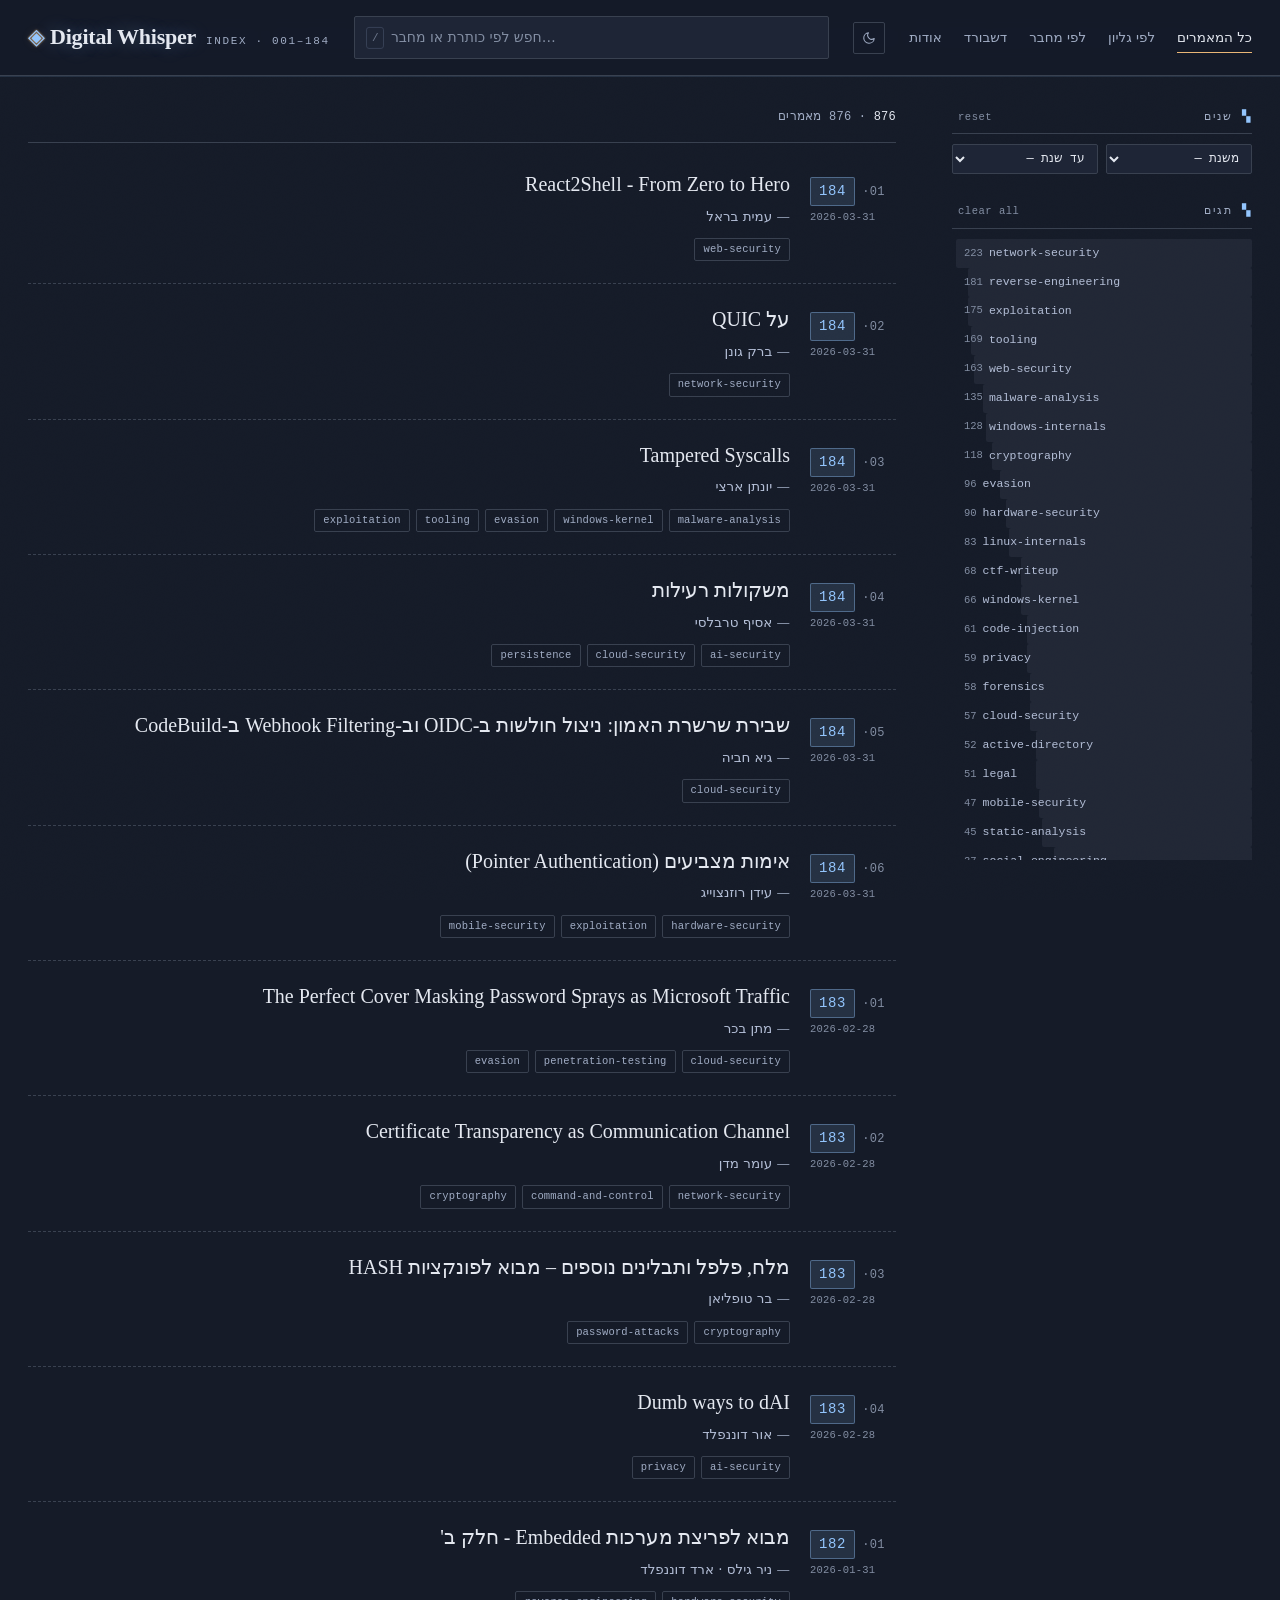
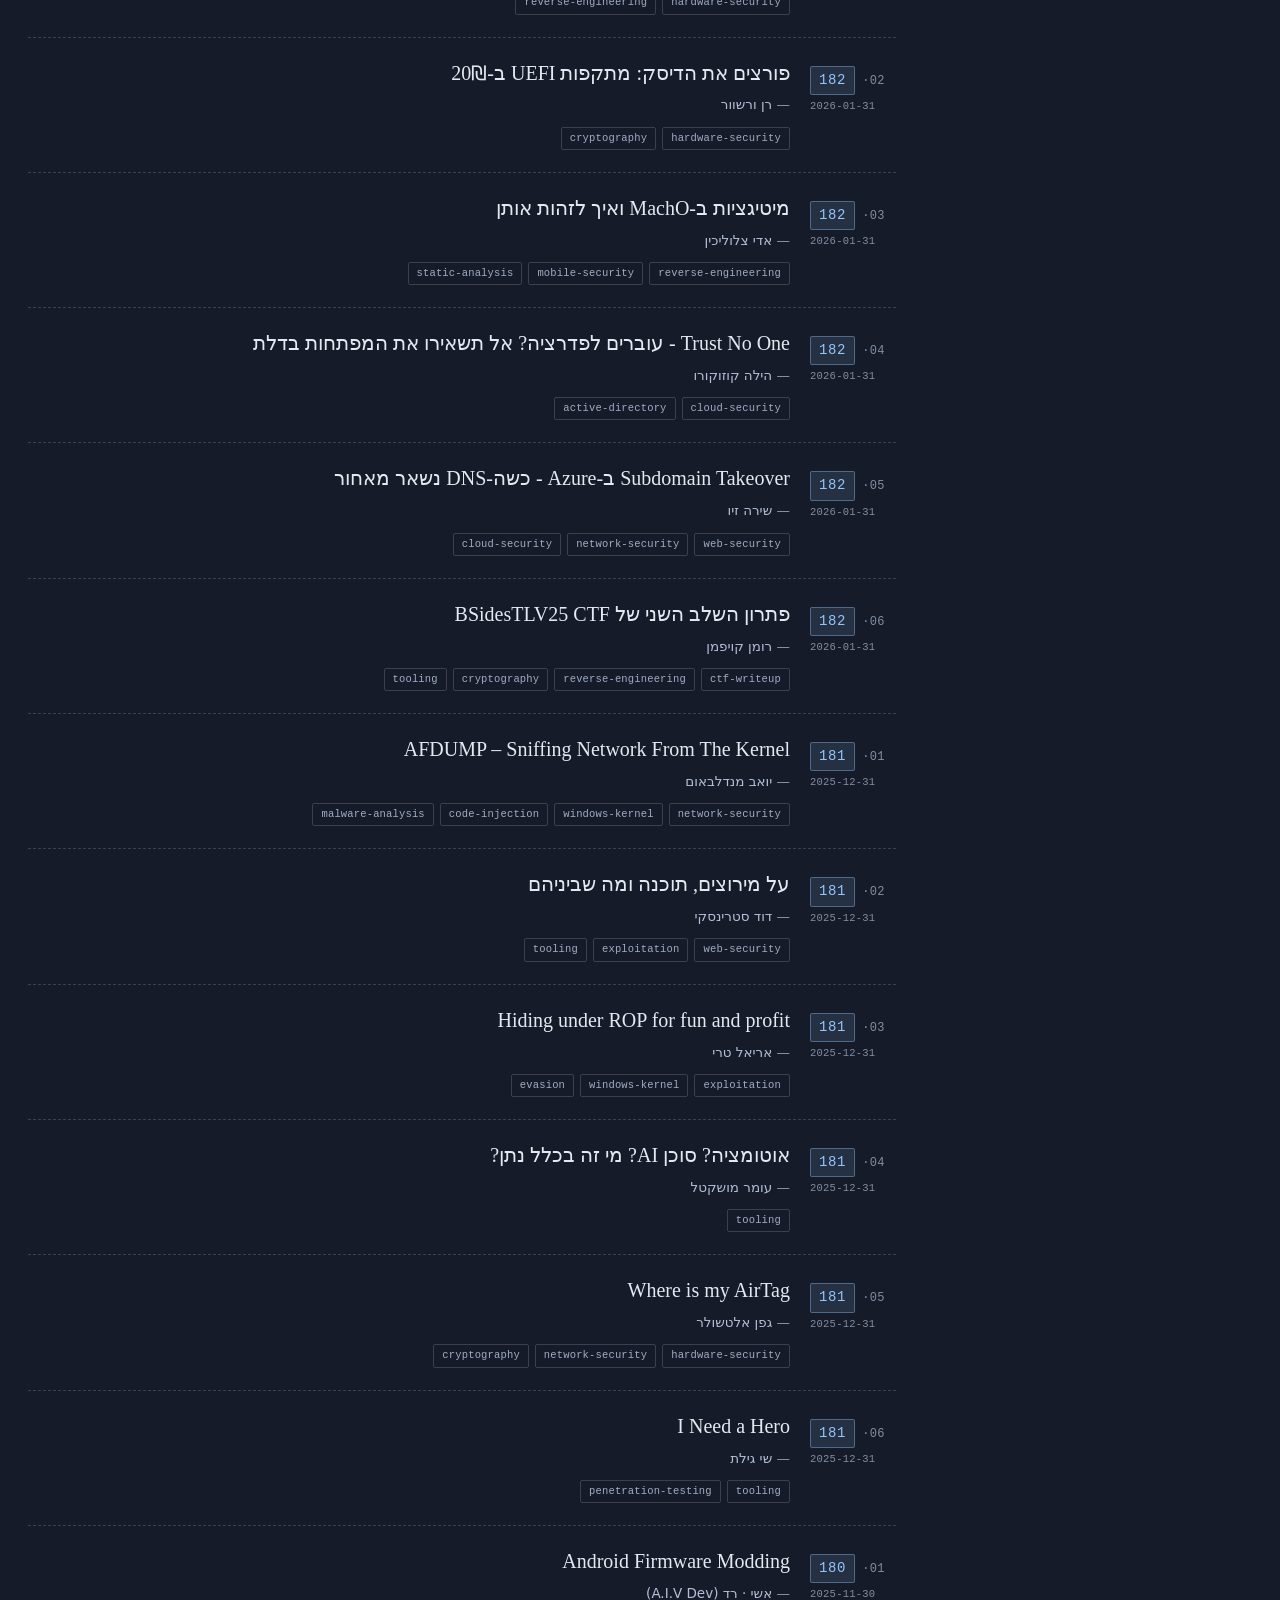
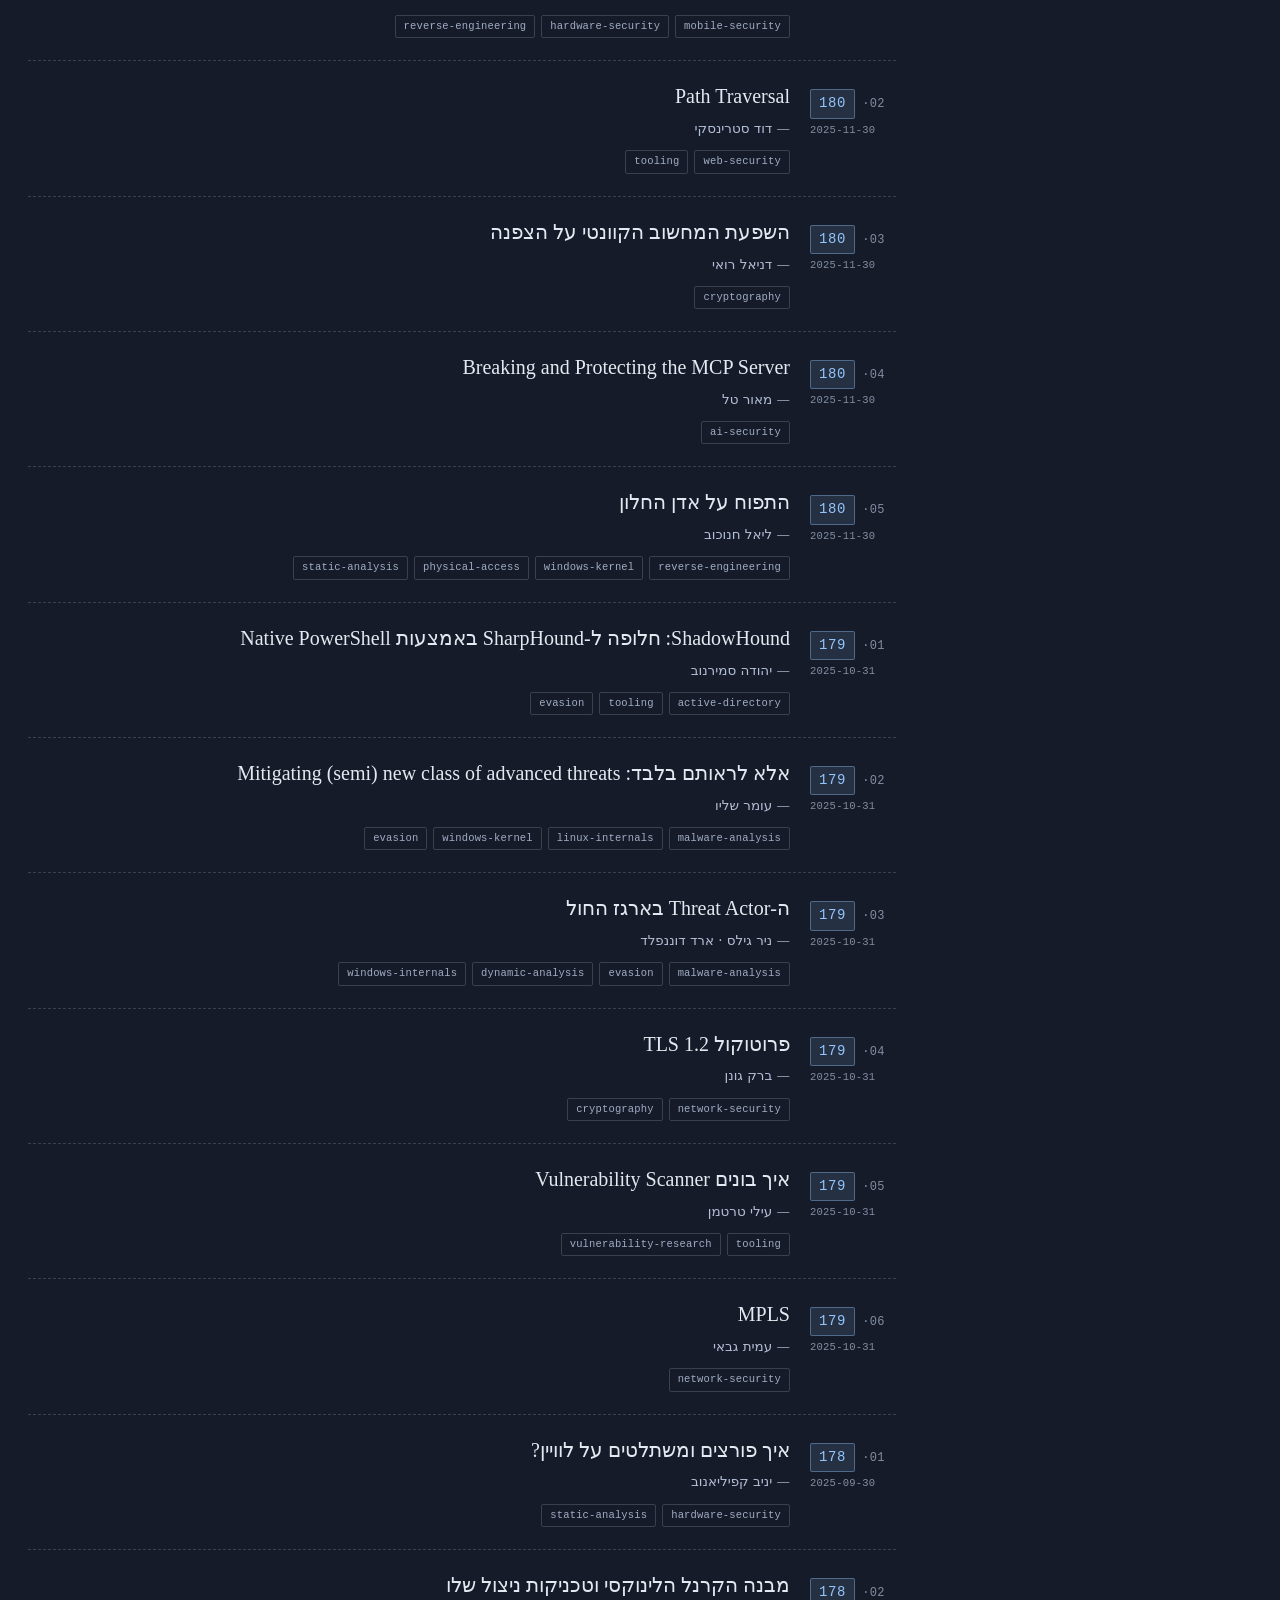
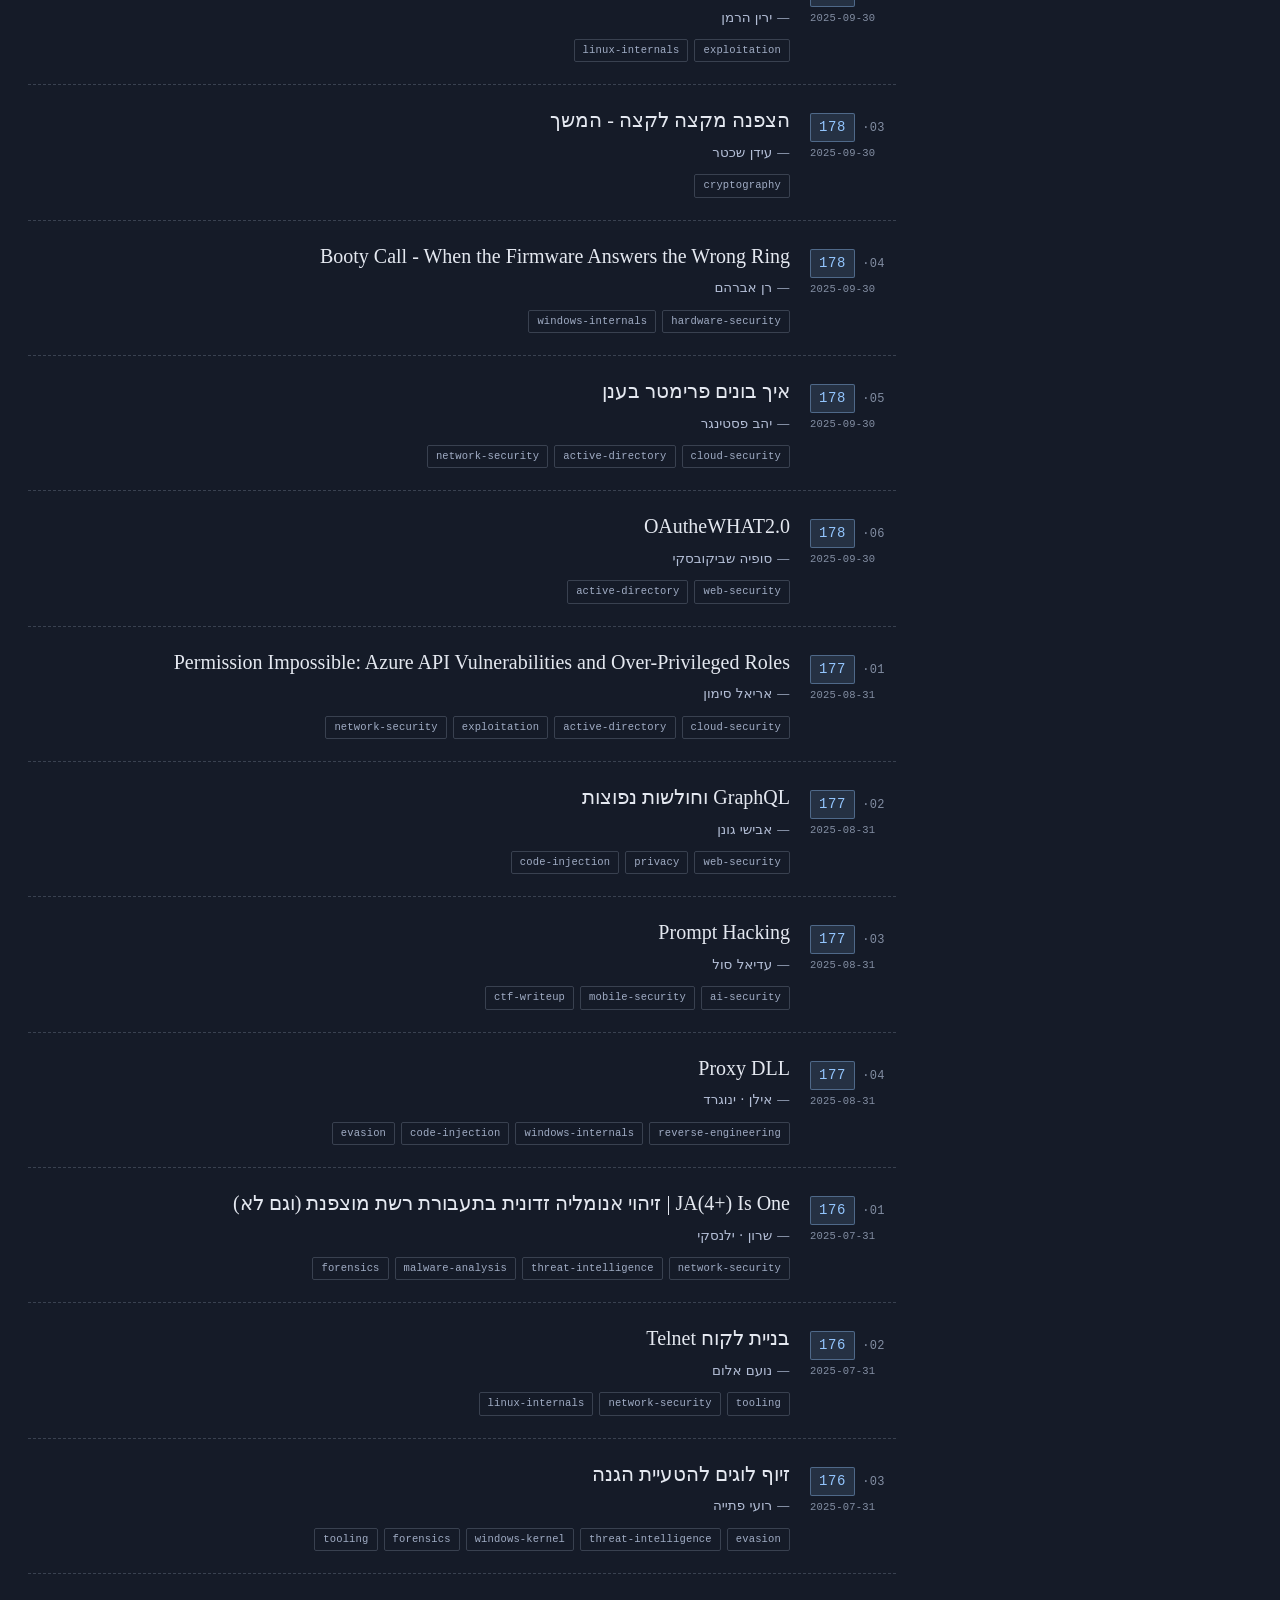
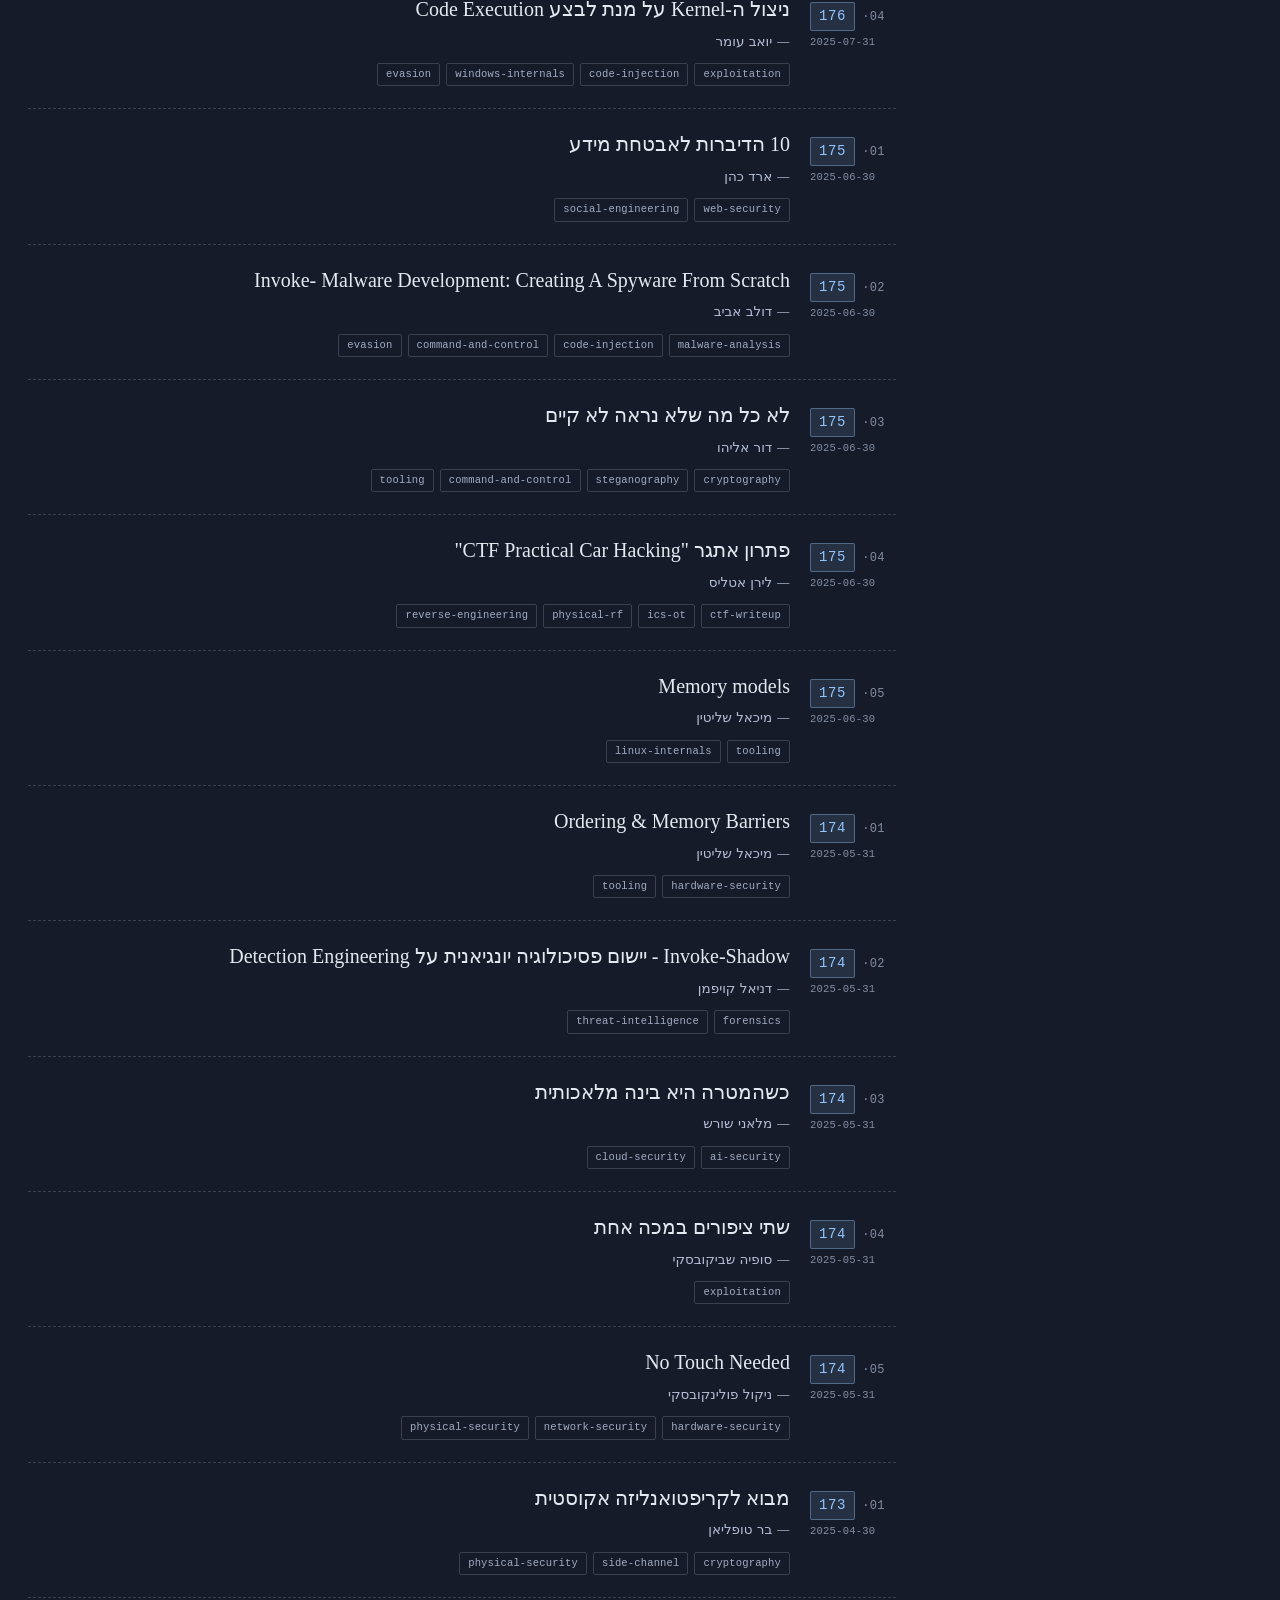
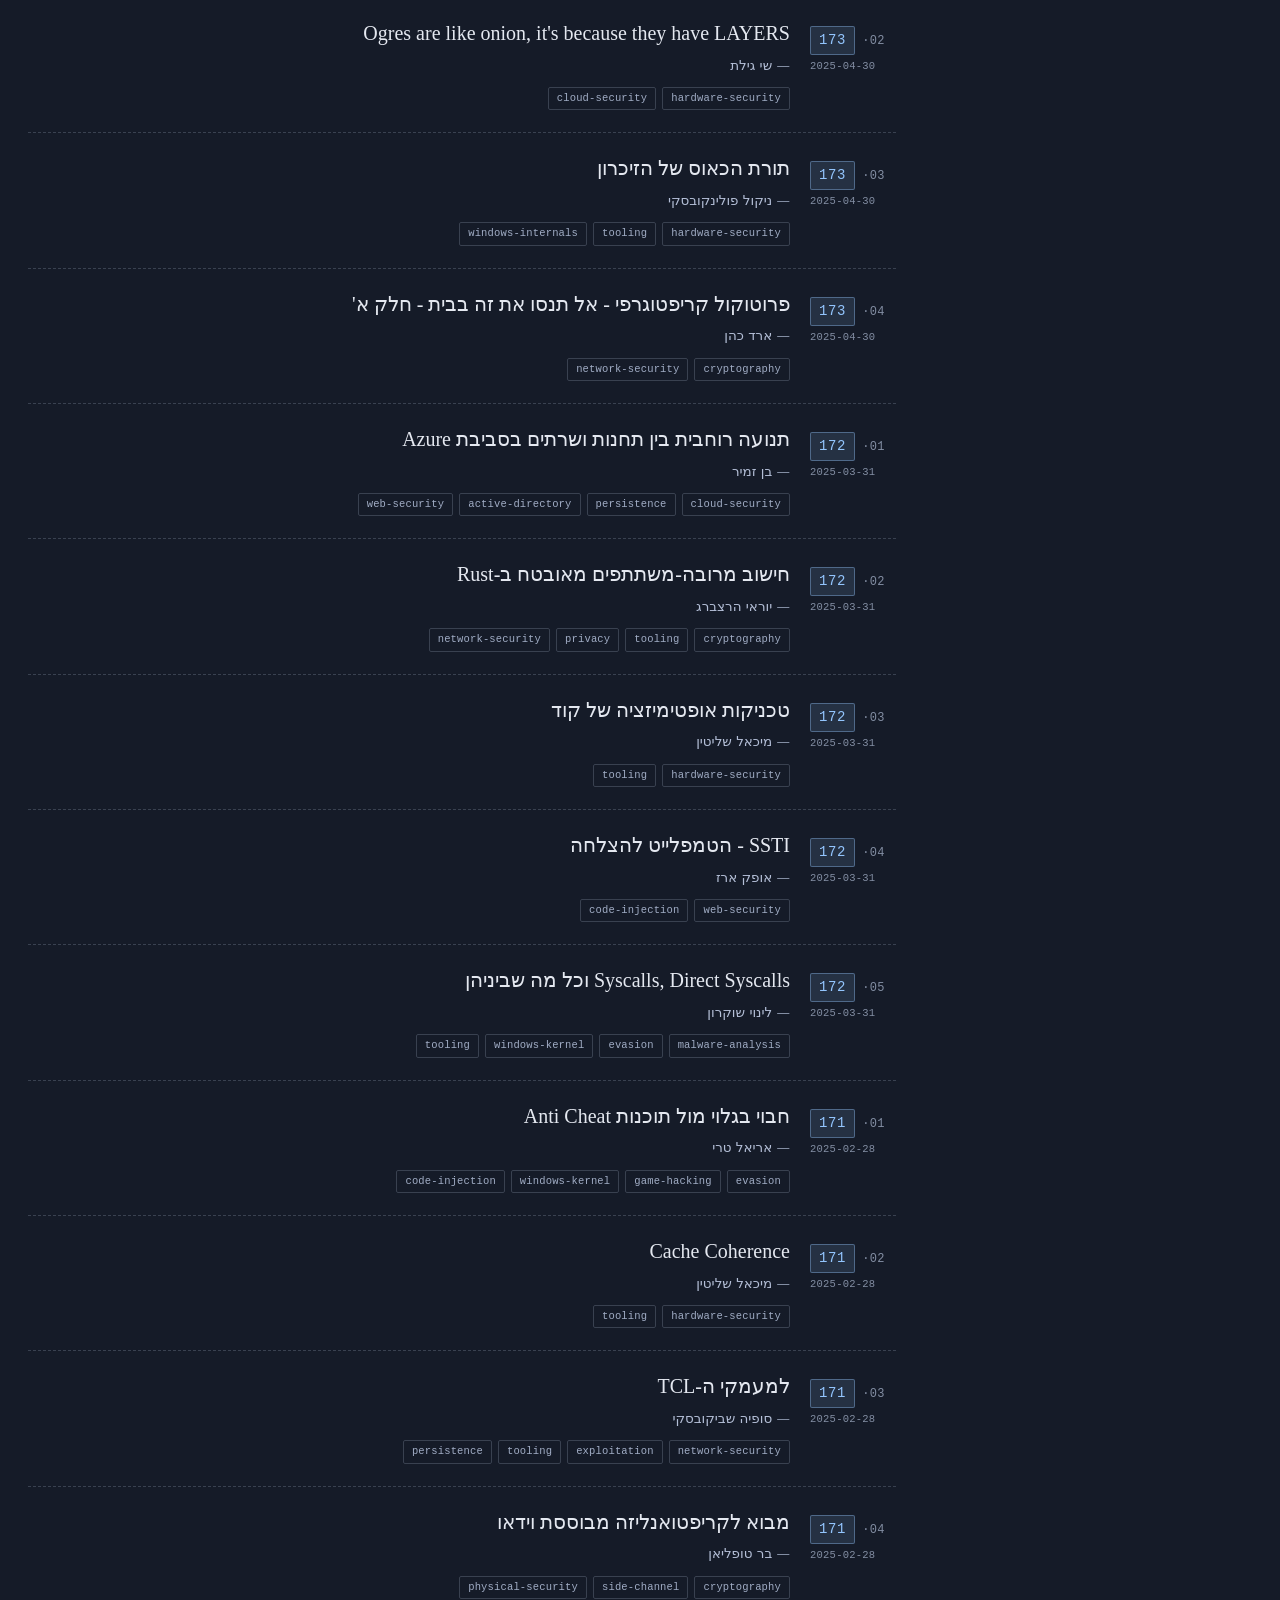
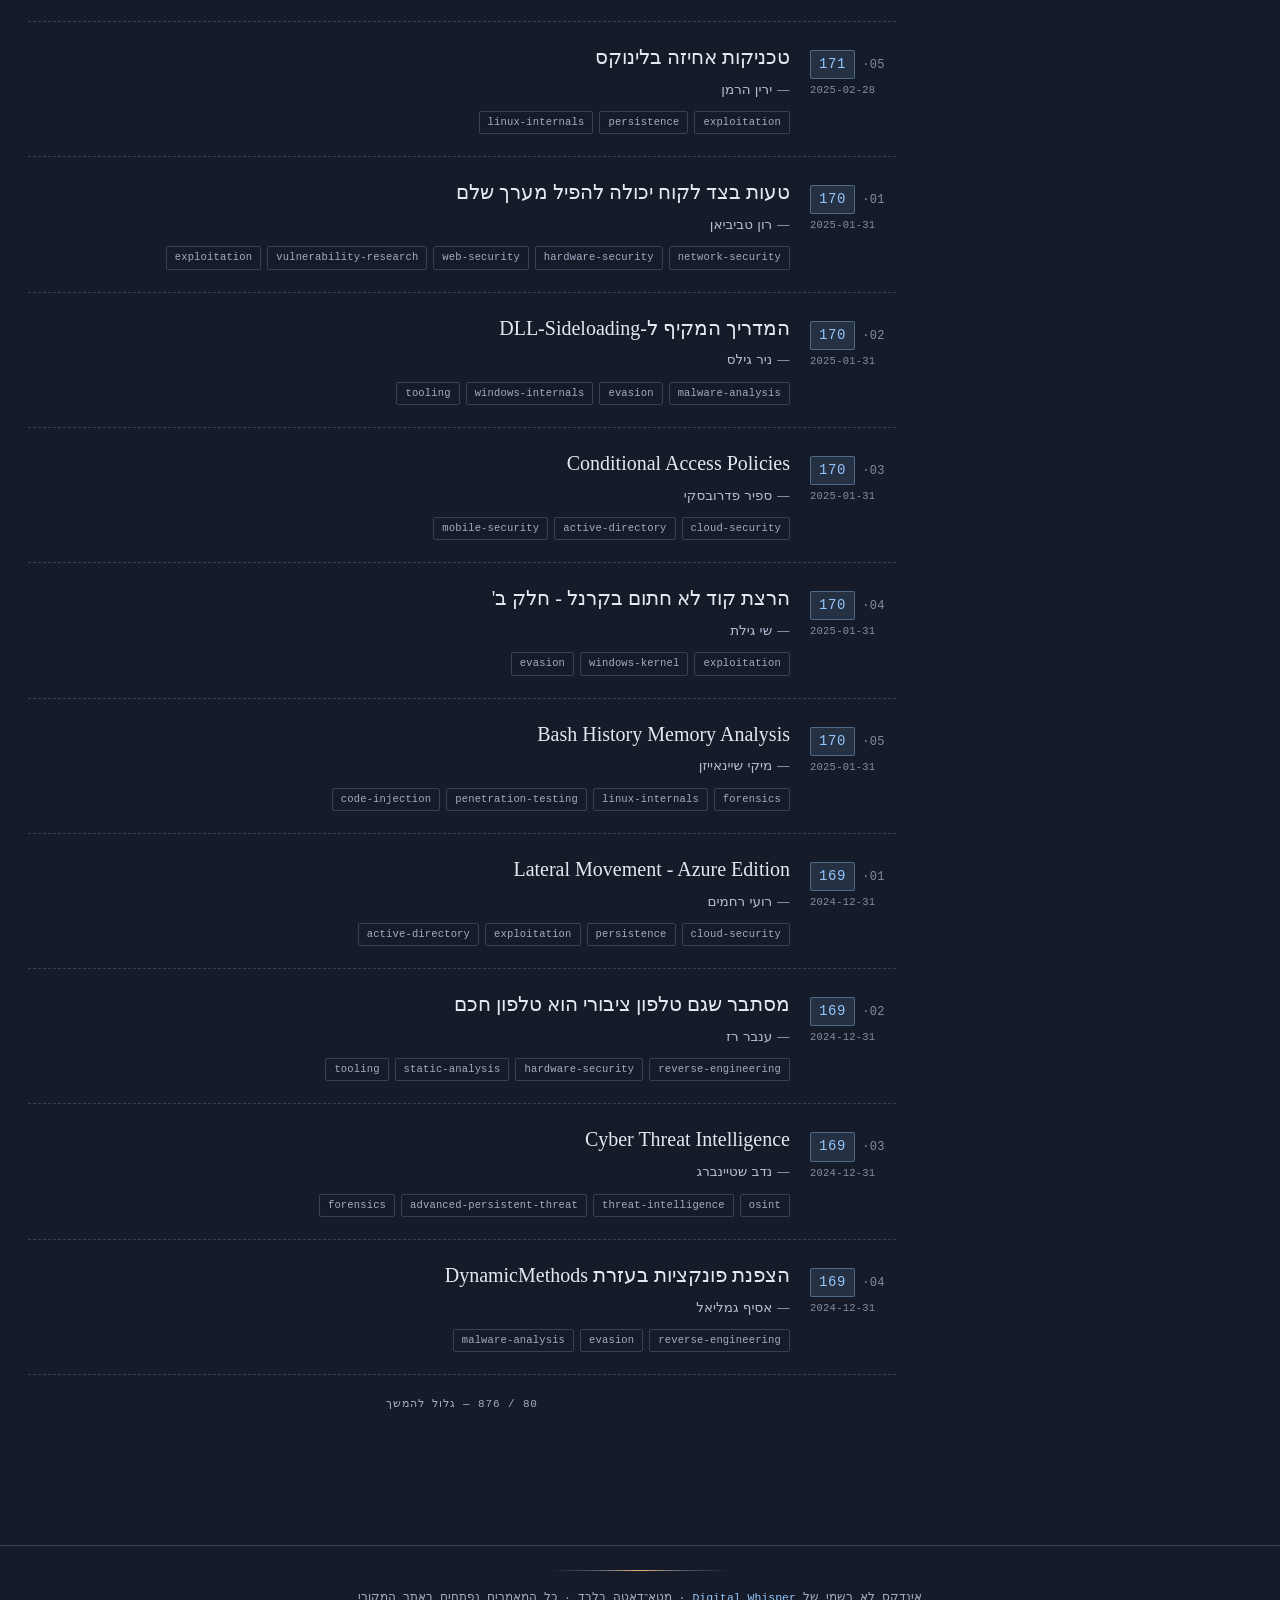
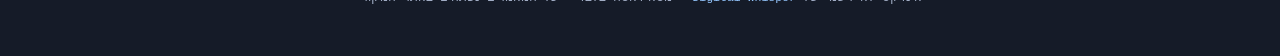
==== commit 873ff5a6: "sync: web/ from digital-whisper-index 2026-04-22T08:25:32Z" ====
--- a/index.html
+++ b/index.html
@@ -18,11 +18,11 @@
 <title>Digital Whisper · Index</title>
 <meta name="description" content="Unofficial searchable archive of Digital Whisper — the Hebrew information-security magazine.">
 <meta name="color-scheme" content="dark light">
-<script src="js/theme-pre.js?v=2"></script>
+<script src="js/theme-pre.js?v=7"></script>
 <link rel="preconnect" href="https://fonts.googleapis.com">
 <link rel="preconnect" href="https://fonts.gstatic.com" crossorigin>
 <link rel="stylesheet" href="https://fonts.googleapis.com/css2?family=Frank+Ruhl+Libre:wght@400;500;700&family=Rubik:wght@400;500;600&family=JetBrains+Mono:wght@400;500&display=swap">
-<link rel="stylesheet" href="css/styles.css?v=2">
+<link rel="stylesheet" href="css/styles.css?v=7">
 </head>
 <body>
 
@@ -38,16 +38,17 @@
       <input id="q" class="search-input" type="search" placeholder="חפש לפי כותרת או מחבר…" autocomplete="off">
     </label>
 
+    <button id="theme-toggle" class="theme-toggle" title="החלף ערכת נושא" aria-label="Toggle theme">
+      <svg class="theme-icon icon-moon" fill="none" stroke="currentColor" stroke-width="1.8" viewBox="0 0 24 24">
+        <path stroke-linecap="round" stroke-linejoin="round" d="M21 12.79A9 9 0 1 1 11.21 3 7 7 0 0 0 21 12.79Z"/>
+      </svg>
+      <svg class="theme-icon icon-sun" fill="none" stroke="currentColor" stroke-width="1.8" viewBox="0 0 24 24">
+        <circle cx="12" cy="12" r="4"/>
+        <path stroke-linecap="round" d="M12 3v2M12 19v2M5 12H3M21 12h-2M5.6 5.6l1.4 1.4M17 17l1.4 1.4M5.6 18.4 7 17M17 7l1.4-1.4"/>
+      </svg>
+    </button>
+
     <nav class="nav">
-      <button id="theme-toggle" class="theme-toggle" title="החלף ערכת נושא" aria-label="Toggle theme">
-        <svg class="theme-icon icon-moon" fill="none" stroke="currentColor" stroke-width="1.8" viewBox="0 0 24 24">
-          <path stroke-linecap="round" stroke-linejoin="round" d="M21 12.79A9 9 0 1 1 11.21 3 7 7 0 0 0 21 12.79Z"/>
-        </svg>
-        <svg class="theme-icon icon-sun" fill="none" stroke="currentColor" stroke-width="1.8" viewBox="0 0 24 24">
-          <circle cx="12" cy="12" r="4"/>
-          <path stroke-linecap="round" d="M12 3v2M12 19v2M5 12H3M21 12h-2M5.6 5.6l1.4 1.4M17 17l1.4 1.4M5.6 18.4 7 17M17 7l1.4-1.4"/>
-        </svg>
-      </button>
       <a href="./" aria-current="page">כל המאמרים</a>
       <a href="by-issue.html">לפי גליון</a>
       <a href="by-author.html">לפי מחבר</a>
@@ -113,7 +114,7 @@
   </p>
 </footer>
 
-<script src="js/header.js?v=2" defer></script>
-<script src="js/app.js?v=2" defer></script>
+<script src="js/header.js?v=7" defer></script>
+<script src="js/app.js?v=7" defer></script>
 </body>
 </html>
--- a/css/styles.css
+++ b/css/styles.css
@@ -134,7 +134,7 @@
   margin: 0 auto;
   padding: 16px 28px;
   display: grid;
-  grid-template-columns: auto 1fr auto;
+  grid-template-columns: auto 1fr auto auto;     /* brand | search | nav | theme-toggle */
   align-items: center;
   gap: 24px;
   /* English brand on the left, Hebrew nav on the right */
@@ -1093,28 +1093,48 @@
 /* and there's no intermediate range where the header overflows. */
 /* ------------------------------------------------------------ */
 @media (max-width: 900px) {
-  /* Header stacks: brand on row 1, search row 2, nav row 3 */
+  /* Mobile header: 4 stacked elements (brand → search → toggle → nav).
+     Theme-toggle is now a sibling of nav (HTML restructured) — no more
+     grid-cell width inheritance trapping the nav. !important defeats any
+     leftover desktop cascade that might interfere. */
   .site-header-inner {
-    display: flex;
-    flex-wrap: wrap;
-    align-items: center;
-    gap: 10px 14px;
-    padding: 12px 16px;
-    min-height: 0;
-  }
-  .brand { flex: 1 1 auto; }
-  .brand-mark { font-size: 18px; }
-  .brand-sub { display: none; }
+    display: flex !important;
+    flex-direction: column !important;
+    align-items: stretch !important;
+    gap: 8px !important;
+    padding: 10px 16px 12px !important;
+    min-height: 0 !important;
+    max-width: 100% !important;
+    box-sizing: border-box !important;
+  }
+  .brand { align-self: center !important; }
+  .brand-mark { font-size: 18px !important; }
+  .brand-sub { display: none !important; }
   .search-wrap {
-    flex: 1 1 100%;
-    max-width: none;
+    width: 100% !important;
+    max-width: 560px !important;
+    margin: 0 auto !important;
+    align-self: center !important;
+  }
+  .theme-toggle {
+    align-self: center !important;
+    width: 38px !important;
+    height: 38px !important;
   }
   .nav {
-    flex: 1 1 100%;
-    justify-content: flex-start;
-    flex-wrap: wrap;
-    gap: 14px 16px;
-    font-size: 12.5px;
+    display: flex !important;
+    flex-direction: row !important;
+    flex-wrap: wrap !important;
+    justify-content: center !important;
+    align-items: center !important;
+    gap: 6px 14px !important;
+    font-size: 13px !important;
+    direction: rtl !important;
+    width: 100% !important;
+  }
+  .nav a {
+    padding: 4px 0 !important;
+    white-space: nowrap !important;
   }
 
   /* Tighter page gutters */
@@ -1217,14 +1237,21 @@
   /* Article cards — already 1-col at 600px; just tighten padding */
   .articles > article { padding: 18px 0; }
 
-  /* Author grid — two compact columns on tablet-ish widths */
+  /* Author grid — single column everywhere on mobile (up to 900px). Hebrew
+     names are often long and 2 columns was cramping/ellipsing them. */
   .author-grid {
-    grid-template-columns: 1fr 1fr;
-    gap: 2px 16px;
-  }
-  /* Author page: wider search, isolate bidi on mixed Hebrew/Latin names */
+    grid-template-columns: 1fr;
+    gap: 0;
+  }
   .author-filter { max-width: none; }
   .author-name { unicode-bidi: isolate; min-width: 0; }
+  /* 44px tap target + hairline between rows across the whole mobile range. */
+  .author-row {
+    padding: 12px 10px;
+    min-height: 44px;
+    border-bottom: 1px solid var(--hairline);
+  }
+  .author-row:last-child { border-bottom-color: transparent; }
 
   /* Dashboard */
   .dash { gap: 12px; }
@@ -1241,19 +1268,6 @@
 /* Portrait phones (<= 600px) — single-column lists, bigger taps */
 /* ------------------------------------------------------------ */
 @media (max-width: 600px) {
-  /* Author grid goes to 1 column so Hebrew names aren't cramped + ellipsed. */
-  .author-grid {
-    grid-template-columns: 1fr;
-    gap: 0;
-  }
-  /* 44px minimum tap target (Apple HIG) + hairline between rows for clarity. */
-  .author-row {
-    padding: 12px 10px;
-    min-height: 44px;
-    border-bottom: 1px solid var(--hairline);
-  }
-  .author-row:last-child { border-bottom-color: transparent; }
-
   /* by-issue summary — keep issue-no + date on the same line but tighten gaps. */
   details.issue summary {
     padding: 12px 12px;
@@ -1268,14 +1282,12 @@
 @media (max-width: 420px) {
   main { padding-inline: 12px; }
 
-  /* Nav scrolls horizontally if links still overflow */
+  /* Nav stays wrapping (not scrolling) — predictable in RTL across browsers.
+     Slightly smaller text + tighter gaps so all 5 links fit on two rows. */
   .nav {
-    flex-wrap: nowrap;
-    overflow-x: auto;
-    scrollbar-width: none;
-    -webkit-overflow-scrolling: touch;
-  }
-  .nav::-webkit-scrollbar { display: none; }
+    font-size: 12.5px;
+    gap: 8px 12px;
+  }
 
   .author-grid { grid-template-columns: 1fr; }
 }
